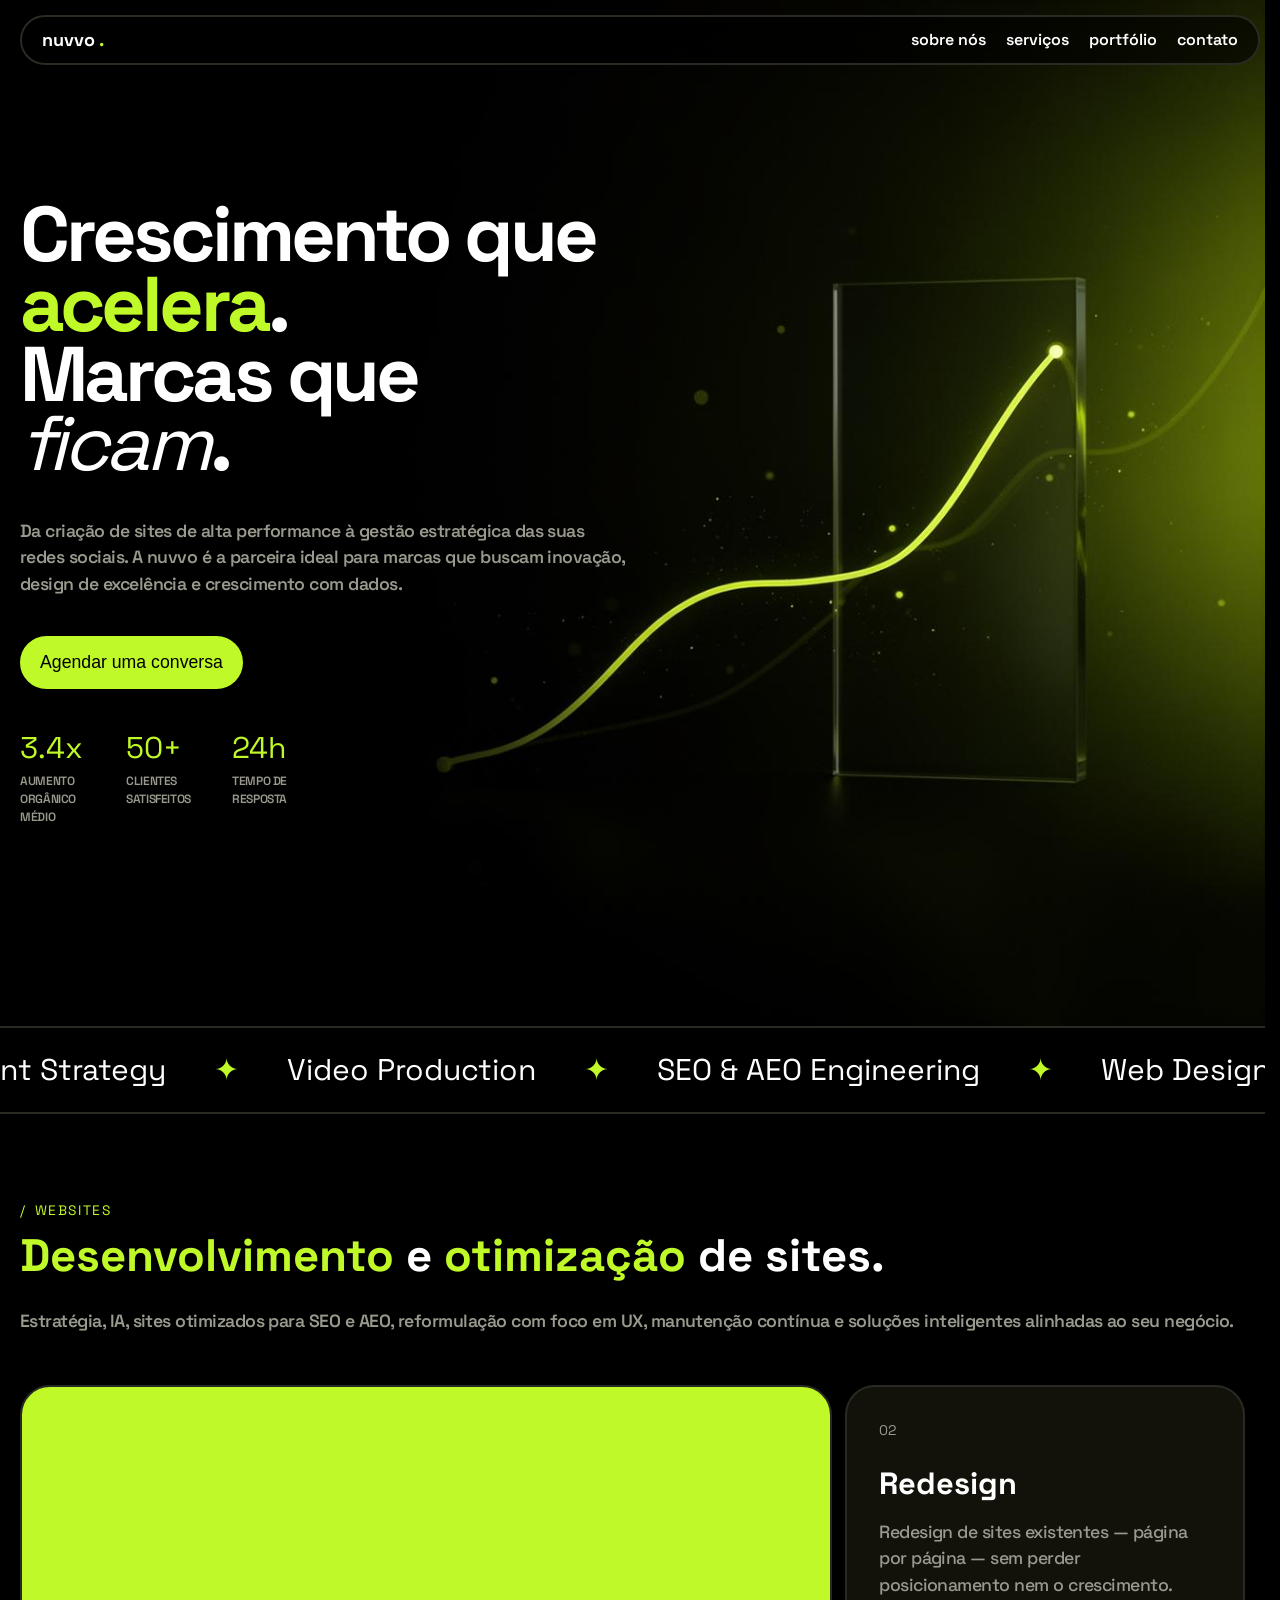
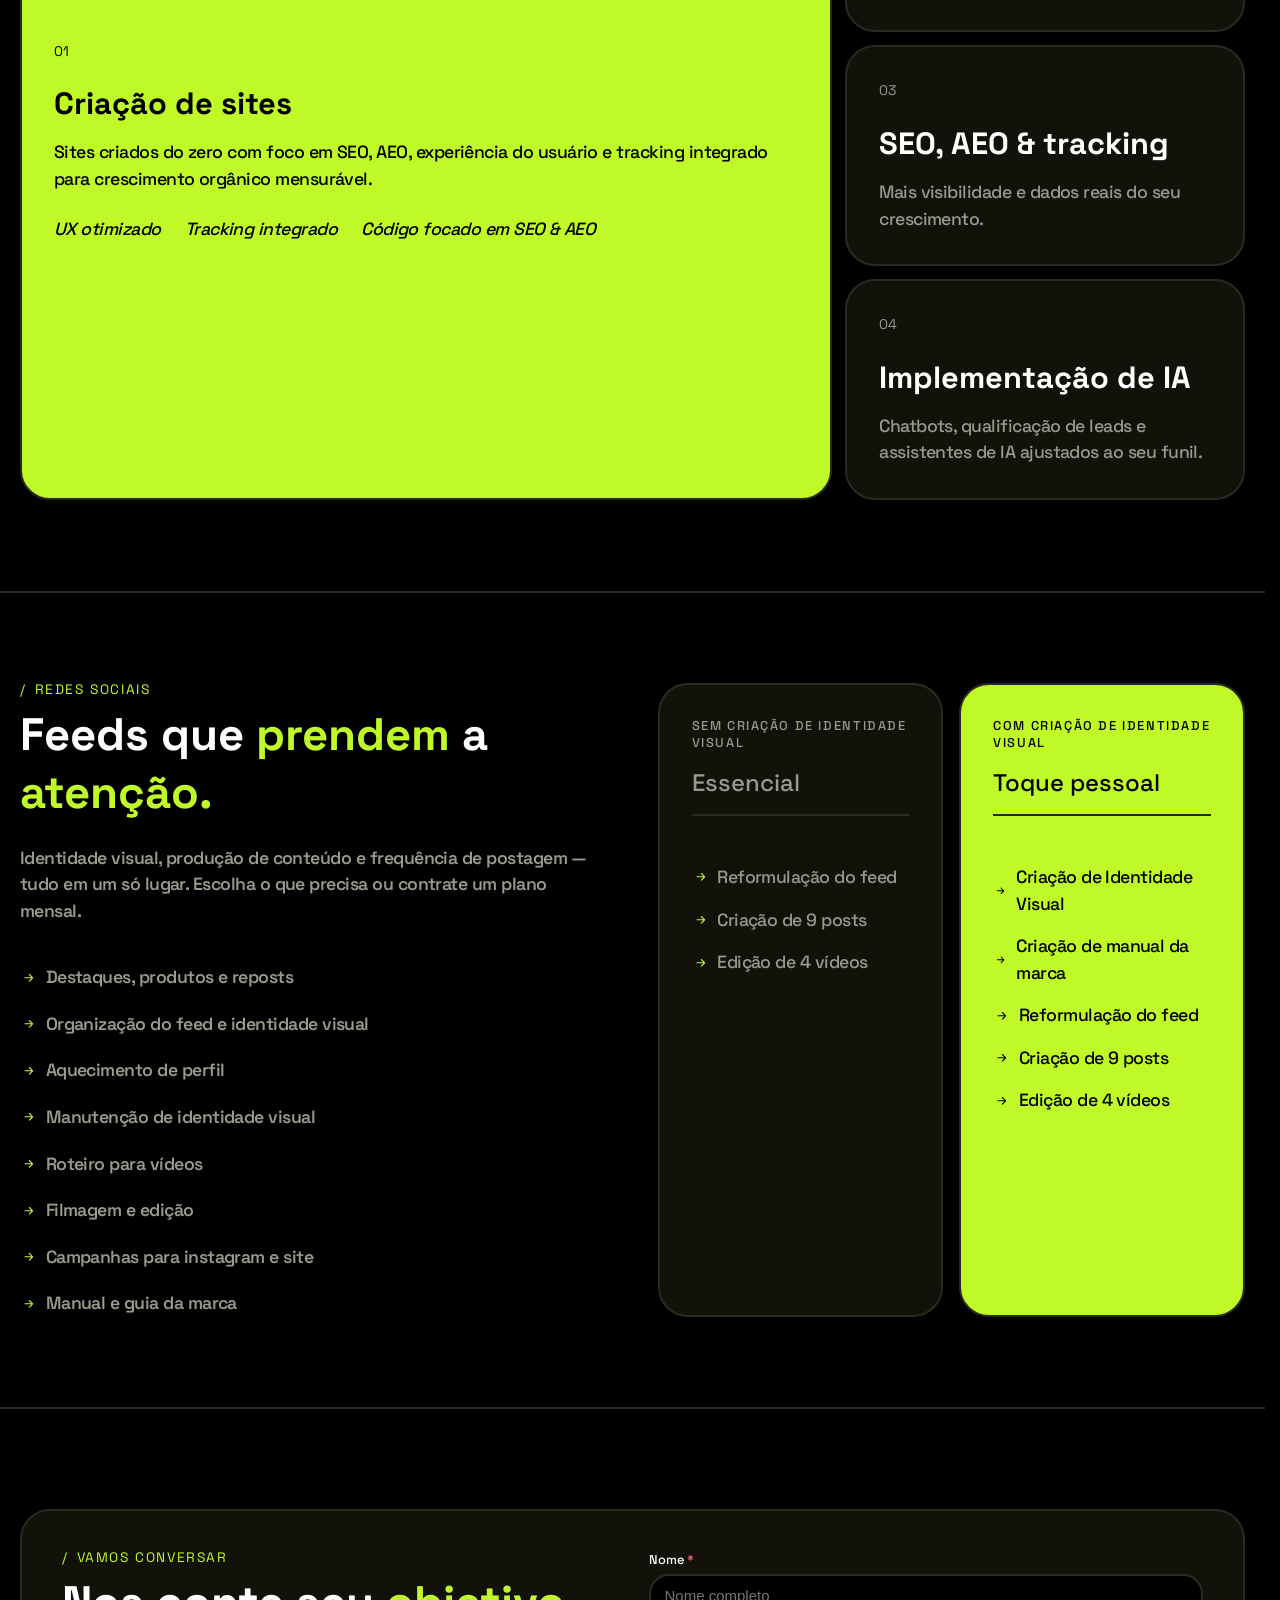
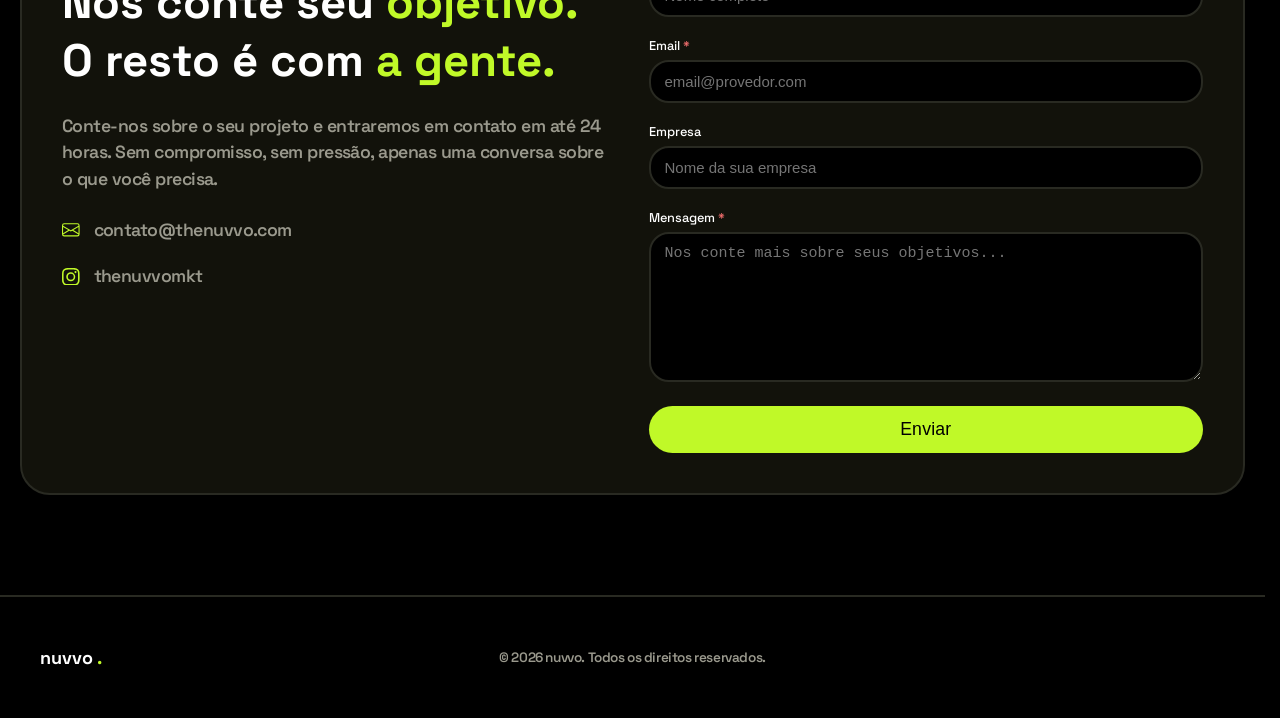
==== index.html @ f6e4c6e5 "schema markup added." ====
<!DOCTYPE html>
<html lang="pt-br">
<head>

    <!-- Google Tag Manager -->
    <script>(function(w,d,s,l,i){w[l]=w[l]||[];w[l].push({'gtm.start':
    new Date().getTime(),event:'gtm.js'});var f=d.getElementsByTagName(s)[0],
    j=d.createElement(s),dl=l!='dataLayer'?'&l='+l:'';j.async=true;j.src=
    'https://www.googletagmanager.com/gtm.js?id='+i+dl;f.parentNode.insertBefore(j,f);
    })(window,document,'script','dataLayer','GTM-52D86FDK');</script>
    <!-- End Google Tag Manager -->

    <meta charset="UTF-8">
    <meta name="viewport" content="width=device-width, initial-scale=1.0">
    <link rel="stylesheet" href="css/styles.css?v=1.1">
    <link rel="preconnect" href="https://fonts.googleapis.com">
    <link rel="preconnect" href="https://fonts.gstatic.com" crossorigin>
    <link href="https://fonts.googleapis.com/css2?family=Space+Grotesk:wght@300..700&display=swap" rel="stylesheet">
    <link rel="stylesheet" href="https://fonts.googleapis.com/css2?family=Material+Symbols+Outlined">
    <script src="js/main.js" defer></script>
    <link rel="icon" type="image/svg+xml" href="assets/images/favicon.svg">
    <title>nuvvo</title>
</head>

<!-- Google tag (gtag.js) -->
<script async src="https://www.googletagmanager.com/gtag/js?id=G-J07998DW3X"></script>
<script>
  window.dataLayer = window.dataLayer || [];
  function gtag(){dataLayer.push(arguments);}
  gtag('js', new Date());

  gtag('config', 'G-J07998DW3X');
</script>
<script type="application/ld+json">
{
  "@context": "http://schema.org",
  "@type": "Product",
  "name": "nuvvo",
  "description": "descrição",
  "url": "https://www.thenuvvo.com/",
  "brand": {
    "@type": "Brand",
    "name": "nuvvo",
    "logo": ""
  }
}
</script>

<body>
    <!-- Google Tag Manager (noscript) -->
    <noscript><iframe src="https://www.googletagmanager.com/ns.html?id=GTM-52D86FDK"
    height="0" width="0" style="display:none;visibility:hidden"></iframe></noscript>
    <!-- End Google Tag Manager (noscript) -->
    <header>
        <div class="container">
        
            <a href="#top">
                nuvvo
                <span class="highlight">.</span>
            </a>

            <label class="burger-menu">
                <input type="checkbox">
            </label>
            <aside class="sidebar">
                <nav  id="mobilenav">
                    <ul>
                        <li><a href="#top">início</a></li>
                        <li><a href="sobre">sobre nós</a></li>
                        <li><a href="#services">serviços</a></li>
                        <li><a href="portfolio">portfólio</a></li>
                        <li><a href="#contact">contato</a></li>
                    </ul>
                </nav>
            </aside>
         
            <nav id="desktopnav">
                <ul>
                    <li><a href="sobre">sobre nós</a></li>
                    <li><a href="#services">serviços</a></li>
                    <li><a href="portfolio">portfólio</a></li>
                    <li><a href="#contact">contato</a></li>
                </ul>
            </nav>
        </div>
    </header>

    <main>
        <section class="hero">
            <div class="container">

                <div class="text">
                    <h1>Crescimento que <span class="highlight">acelera</span>.<br>Marcas que <span class="italic">ficam</span>.</h1>
                    <p>Da criação de sites de alta performance à gestão estratégica das suas redes sociais. A nuvvo é a parceira ideal para marcas que buscam inovação, design de excelência e crescimento com dados.</p>

                    <button><a href="#contact">Agendar uma conversa</a></button>

                    <div class="statistics">
                        <div>
                            <h2>3.4x</h2>
                            <p>Aumento orgânico médio</p>
                        </div>
                        <div>
                            <h2>50+</h2>
                            <p>Clientes satisfeitos</p>
                        </div>
                        <div>
                            <h2>24h</h2>
                            <p>Tempo de resposta</p>
                        </div>
                    </div>
                </div>

                <div class="graphic">                    
                </div>

            </div>
        </section>

        <div class="carousel-container">
            <div class="carousel-container-inner">
                <div class="flex-items">
                    <span>SEO & AEO Engineering</span><span class="highlight">✦</span>
                </div>
                <div class="flex-items">
                    <span>Web Design</span><span class="highlight">✦</span>
                </div>
                <div class="flex-items">
                    <span>Brand Identity</span><span class="highlight">✦</span>
                </div>
                <div class="flex-items">
                    <span>Social Media</span><span class="highlight">✦</span>
                </div>
                <div class="flex-items">
                    <span>AI Chatbots</span><span class="highlight">✦</span>
                </div>
                <div class="flex-items">
                    <span>Performance Ads</span><span class="highlight">✦</span>
                </div>
                <div class="flex-items">
                    <span>Content Strategy</span><span class="highlight">✦</span>
                </div>
                <div class="flex-items">
                    <span>Video Production</span><span class="highlight">✦</span>
                </div>
                <div class="flex-items">
                    <span>SEO & AEO Engineering</span><span class="highlight">✦</span>
                </div>
                <div class="flex-items">
                    <span>Web Design</span><span class="highlight">✦</span>
                </div>
                <div class="flex-items">
                    <span>Brand Identity</span><span class="highlight">✦</span>
                </div>
                <div class="flex-items">
                    <span>Social Media</span><span class="highlight">✦</span>
                </div>
                <div class="flex-items">
                    <span>AI Chatbots</span><span class="highlight">✦</span>
                </div>
                <div class="flex-items">
                    <span>Performance Ads</span><span class="highlight">✦</span>
                </div>
                <div class="flex-items">
                    <span>Content Strategy</span><span class="highlight">✦</span>
                </div>
                <div class="flex-items">
                    <span>Video Production</span><span class="highlight">✦</span>
                </div>
            </div>
        </div>

        <section class="services" id="services">
            <div class="container">

                <div class="textcontent">
                    <div class="intro">
                        <span>/</span><p>Websites</p>
                    </div>

                    <h2><span class="highlight">Desenvolvimento</span> e <span class="highlight">otimização</span> de sites.</h2>
                    <p>Estratégia, IA, sites otimizados para SEO e AEO, reformulação com foco em UX, manutenção contínua e soluções inteligentes alinhadas ao seu negócio.</p>
            
                </div>

                <div class="card-container">
                    <div class="card card-span">
                        <span>01</span>
                        <h3>Criação de sites</h3>
                        <p>Sites criados do zero com foco em SEO, AEO, experiência do usuário e tracking integrado para crescimento orgânico mensurável.</p>
                        <div>
                            
                            <p><i>UX otimizado</i></p>
                            <p><i>Tracking integrado</i></p>
                            <p><i>Código focado em SEO & AEO</i></p>
                        </div>
                    </div>

                    <div class="card">
                        <span>02</span>
                        <h3>Redesign</h3>
                        <p>Redesign de sites existentes — página por página — sem perder posicionamento nem o crescimento.</p>
                    </div>

                    <div class="card">
                        <span>03</span>
                        <h3>SEO, AEO & tracking</h3>
                        <p>Mais visibilidade e dados reais do seu crescimento.</p>
                    </div>

                    <div class="card">
                        <span>04</span>
                        <h3>Implementação de IA</h3>
                        <p>Chatbots, qualificação de leads e assistentes de IA ajustados ao seu funil.</p>
                    </div>
                </div>

            </div>
        </section>

        <section class="more-services">
            <div class="container">

                <div class="textcontent">
                    
                    <div class="intro">
                        <span>/</span><p>Redes Sociais</p>
                    </div>
                    
                    <h2>Feeds que <span class="highlight">prendem</span> a <span class="highlight">atenção.</span></h2>
                    <p>Identidade visual, produção de conteúdo e frequência de postagem — tudo em um só lugar. Escolha o que precisa ou contrate um plano mensal.</p>
                    
                    <ul>
                        <li>
                            <svg xmlns="http://www.w3.org/2000/svg" width="16" height="16" fill="currentColor" class="bi bi-arrow-right-short" viewBox="0 0 16 16">
                                <path fill-rule="evenodd" d="M4 8a.5.5 0 0 1 .5-.5h5.793L8.146 5.354a.5.5 0 1 1 .708-.708l3 3a.5.5 0 0 1 0 .708l-3 3a.5.5 0 0 1-.708-.708L10.293 8.5H4.5A.5.5 0 0 1 4 8"/>
                            </svg>Destaques, produtos e reposts
                        </li>
                        <li>
                            <svg xmlns="http://www.w3.org/2000/svg" width="16" height="16" fill="currentColor" class="bi bi-arrow-right-short" viewBox="0 0 16 16">
                                <path fill-rule="evenodd" d="M4 8a.5.5 0 0 1 .5-.5h5.793L8.146 5.354a.5.5 0 1 1 .708-.708l3 3a.5.5 0 0 1 0 .708l-3 3a.5.5 0 0 1-.708-.708L10.293 8.5H4.5A.5.5 0 0 1 4 8"/>
                            </svg>Organização do feed e identidade visual
                        </li>
                        <li>
                            <svg xmlns="http://www.w3.org/2000/svg" width="16" height="16" fill="currentColor" class="bi bi-arrow-right-short" viewBox="0 0 16 16">
                                <path fill-rule="evenodd" d="M4 8a.5.5 0 0 1 .5-.5h5.793L8.146 5.354a.5.5 0 1 1 .708-.708l3 3a.5.5 0 0 1 0 .708l-3 3a.5.5 0 0 1-.708-.708L10.293 8.5H4.5A.5.5 0 0 1 4 8"/>
                            </svg>Aquecimento de perfil
                        </li>
                        <li>
                            <svg xmlns="http://www.w3.org/2000/svg" width="16" height="16" fill="currentColor" class="bi bi-arrow-right-short" viewBox="0 0 16 16">
                                <path fill-rule="evenodd" d="M4 8a.5.5 0 0 1 .5-.5h5.793L8.146 5.354a.5.5 0 1 1 .708-.708l3 3a.5.5 0 0 1 0 .708l-3 3a.5.5 0 0 1-.708-.708L10.293 8.5H4.5A.5.5 0 0 1 4 8"/>
                            </svg>Manutenção de identidade visual
                        </li>
                        <li>
                            <svg xmlns="http://www.w3.org/2000/svg" width="16" height="16" fill="currentColor" class="bi bi-arrow-right-short" viewBox="0 0 16 16">
                                <path fill-rule="evenodd" d="M4 8a.5.5 0 0 1 .5-.5h5.793L8.146 5.354a.5.5 0 1 1 .708-.708l3 3a.5.5 0 0 1 0 .708l-3 3a.5.5 0 0 1-.708-.708L10.293 8.5H4.5A.5.5 0 0 1 4 8"/>
                            </svg>Roteiro para vídeos
                        </li>
                        <li>
                            <svg xmlns="http://www.w3.org/2000/svg" width="16" height="16" fill="currentColor" class="bi bi-arrow-right-short" viewBox="0 0 16 16">
                                <path fill-rule="evenodd" d="M4 8a.5.5 0 0 1 .5-.5h5.793L8.146 5.354a.5.5 0 1 1 .708-.708l3 3a.5.5 0 0 1 0 .708l-3 3a.5.5 0 0 1-.708-.708L10.293 8.5H4.5A.5.5 0 0 1 4 8"/>
                            </svg>Filmagem e edição
                        </li>
                        <li>
                            <svg xmlns="http://www.w3.org/2000/svg" width="16" height="16" fill="currentColor" class="bi bi-arrow-right-short" viewBox="0 0 16 16">
                                <path fill-rule="evenodd" d="M4 8a.5.5 0 0 1 .5-.5h5.793L8.146 5.354a.5.5 0 1 1 .708-.708l3 3a.5.5 0 0 1 0 .708l-3 3a.5.5 0 0 1-.708-.708L10.293 8.5H4.5A.5.5 0 0 1 4 8"/>
                            </svg>Campanhas para instagram e site
                        </li>
                        <li>
                            <svg xmlns="http://www.w3.org/2000/svg" width="16" height="16" fill="currentColor" class="bi bi-arrow-right-short" viewBox="0 0 16 16">
                                <path fill-rule="evenodd" d="M4 8a.5.5 0 0 1 .5-.5h5.793L8.146 5.354a.5.5 0 1 1 .708-.708l3 3a.5.5 0 0 1 0 .708l-3 3a.5.5 0 0 1-.708-.708L10.293 8.5H4.5A.5.5 0 0 1 4 8"/>
                            </svg>
                                Manual e guia da marca
                        </li>
                    </ul>
                </div>

                <div class="card-container2">                  
                    <div class="card2">
                        <div class="card-header">
                            <h3>Sem criação de Identidade Visual</h3>
                            <h4>Essencial</h4>
                        </div>
                        <div class="card-body">
                            <ul>
                                <li>
                                    <svg xmlns="http://www.w3.org/2000/svg" width="16" height="16" fill="currentColor" class="bi bi-arrow-right-short" viewBox="0 0 16 16">
                                        <path fill-rule="evenodd" d="M4 8a.5.5 0 0 1 .5-.5h5.793L8.146 5.354a.5.5 0 1 1 .708-.708l3 3a.5.5 0 0 1 0 .708l-3 3a.5.5 0 0 1-.708-.708L10.293 8.5H4.5A.5.5 0 0 1 4 8"/>
                                    </svg>
                                    Reformulação do feed
                                </li>
                                <li>
                                    <svg xmlns="http://www.w3.org/2000/svg" width="16" height="16" fill="currentColor" class="bi bi-arrow-right-short" viewBox="0 0 16 16">
                                        <path fill-rule="evenodd" d="M4 8a.5.5 0 0 1 .5-.5h5.793L8.146 5.354a.5.5 0 1 1 .708-.708l3 3a.5.5 0 0 1 0 .708l-3 3a.5.5 0 0 1-.708-.708L10.293 8.5H4.5A.5.5 0 0 1 4 8"/>
                                    </svg>
                                    Criação de 9 posts
                                </li>
                                <li>
                                    <svg xmlns="http://www.w3.org/2000/svg" width="16" height="16" fill="currentColor" class="bi bi-arrow-right-short" viewBox="0 0 16 16">
                                        <path fill-rule="evenodd" d="M4 8a.5.5 0 0 1 .5-.5h5.793L8.146 5.354a.5.5 0 1 1 .708-.708l3 3a.5.5 0 0 1 0 .708l-3 3a.5.5 0 0 1-.708-.708L10.293 8.5H4.5A.5.5 0 0 1 4 8"/>
                                    </svg>
                                    Edição de 4 vídeos
                                </li>
                            </ul>
                        </div>
                    </div>

                    <div class="card2" id="alt-style">
                        <div class="card-header">
                            <h3>com criação de Identidade Visual</h3>
                            <h4>Toque pessoal</h4>
                        </div>
                        <div class="card-body">
                            <ul>
                                <li>
                                    <svg xmlns="http://www.w3.org/2000/svg" width="16" height="16" fill="currentColor" class="bi bi-arrow-right-short-alt" viewBox="0 0 16 16">
                                        <path fill-rule="evenodd" d="M4 8a.5.5 0 0 1 .5-.5h5.793L8.146 5.354a.5.5 0 1 1 .708-.708l3 3a.5.5 0 0 1 0 .708l-3 3a.5.5 0 0 1-.708-.708L10.293 8.5H4.5A.5.5 0 0 1 4 8"/>
                                    </svg>
                                    Criação de Identidade Visual
                                </li>
                                <li>
                                    <svg xmlns="http://www.w3.org/2000/svg" width="16" height="16" fill="currentColor" class="bi bi-arrow-right-short-alt" viewBox="0 0 16 16">
                                        <path fill-rule="evenodd" d="M4 8a.5.5 0 0 1 .5-.5h5.793L8.146 5.354a.5.5 0 1 1 .708-.708l3 3a.5.5 0 0 1 0 .708l-3 3a.5.5 0 0 1-.708-.708L10.293 8.5H4.5A.5.5 0 0 1 4 8"/>
                                    </svg>
                                    Criação de manual da marca
                                </li>
                                <li>
                                    <svg xmlns="http://www.w3.org/2000/svg" width="16" height="16" fill="currentColor" class="bi bi-arrow-right-short-alt" viewBox="0 0 16 16">
                                        <path fill-rule="evenodd" d="M4 8a.5.5 0 0 1 .5-.5h5.793L8.146 5.354a.5.5 0 1 1 .708-.708l3 3a.5.5 0 0 1 0 .708l-3 3a.5.5 0 0 1-.708-.708L10.293 8.5H4.5A.5.5 0 0 1 4 8"/>
                                    </svg>
                                    Reformulação do feed
                                </li>
                                <li>
                                    <svg xmlns="http://www.w3.org/2000/svg" width="16" height="16" fill="currentColor" class="bi bi-arrow-right-short-alt" viewBox="0 0 16 16">
                                        <path fill-rule="evenodd" d="M4 8a.5.5 0 0 1 .5-.5h5.793L8.146 5.354a.5.5 0 1 1 .708-.708l3 3a.5.5 0 0 1 0 .708l-3 3a.5.5 0 0 1-.708-.708L10.293 8.5H4.5A.5.5 0 0 1 4 8"/>
                                    </svg>
                                    Criação de 9 posts
                                </li>
                                <li>
                                    <svg xmlns="http://www.w3.org/2000/svg" width="16" height="16" fill="currentColor" class="bi bi-arrow-right-short-alt" viewBox="0 0 16 16">
                                        <path fill-rule="evenodd" d="M4 8a.5.5 0 0 1 .5-.5h5.793L8.146 5.354a.5.5 0 1 1 .708-.708l3 3a.5.5 0 0 1 0 .708l-3 3a.5.5 0 0 1-.708-.708L10.293 8.5H4.5A.5.5 0 0 1 4 8"/>
                                    </svg>
                                    Edição de 4 vídeos
                                </li>
                            </ul>
                        </div>
                    </div>

                </div>
            </div>
        </section>

        <section class="getintouch" id="contact">
            <div class="container">

                <div class="textcontent">
                    
                    <div class="intro">
                        <span>/</span><p>Vamos conversar</p>
                    </div>

                    <h2>Nos conte seu <span class="highlight">objetivo.</span><br>
                        O resto é com <span class="highlight">a gente.</span></h2>
                    <p>Conte-nos sobre o seu projeto e entraremos em contato em até 24 horas. Sem compromisso, sem pressão, apenas uma conversa sobre o que você precisa.</p>
                
                    <div class="contact-option-container">
                        <div class="contact-option">
                            
                            <svg xmlns="http://www.w3.org/2000/svg" width="24" height="24" fill="currentColor" class="bi bi-envelope" viewBox="0 0 16 16">
                                <path d="M0 4a2 2 0 0 1 2-2h12a2 2 0 0 1 2 2v8a2 2 0 0 1-2 2H2a2 2 0 0 1-2-2zm2-1a1 1 0 0 0-1 1v.217l7 4.2 7-4.2V4a1 1 0 0 0-1-1zm13 2.383-4.708 2.825L15 11.105zm-.034 6.876-5.64-3.471L8 9.583l-1.326-.795-5.64 3.47A1 1 0 0 0 2 13h12a1 1 0 0 0 .966-.741M1 11.105l4.708-2.897L1 5.383z"/>
                            </svg>
                            <p>contato@thenuvvo.com</p>
                            
                        </div>

                        <div class="contact-option">
                            
                                <svg xmlns="http://www.w3.org/2000/svg" width="24" height="24" fill="currentColor" class="bi bi-instagram" viewBox="0 0 16 16">
                                    <path d="M8 0C5.829 0 5.556.01 4.703.048 3.85.088 3.269.222 2.76.42a3.9 3.9 0 0 0-1.417.923A3.9 3.9 0 0 0 .42 2.76C.222 3.268.087 3.85.048 4.7.01 5.555 0 5.827 0 8.001c0 2.172.01 2.444.048 3.297.04.852.174 1.433.372 1.942.205.526.478.972.923 1.417.444.445.89.719 1.416.923.51.198 1.09.333 1.942.372C5.555 15.99 5.827 16 8 16s2.444-.01 3.298-.048c.851-.04 1.434-.174 1.943-.372a3.9 3.9 0 0 0 1.416-.923c.445-.445.718-.891.923-1.417.197-.509.332-1.09.372-1.942C15.99 10.445 16 10.173 16 8s-.01-2.445-.048-3.299c-.04-.851-.175-1.433-.372-1.941a3.9 3.9 0 0 0-.923-1.417A3.9 3.9 0 0 0 13.24.42c-.51-.198-1.092-.333-1.943-.372C10.443.01 10.172 0 7.998 0zm-.717 1.442h.718c2.136 0 2.389.007 3.232.046.78.035 1.204.166 1.486.275.373.145.64.319.92.599s.453.546.598.92c.11.281.24.705.275 1.485.039.843.047 1.096.047 3.231s-.008 2.389-.047 3.232c-.035.78-.166 1.203-.275 1.485a2.5 2.5 0 0 1-.599.919c-.28.28-.546.453-.92.598-.28.11-.704.24-1.485.276-.843.038-1.096.047-3.232.047s-2.39-.009-3.233-.047c-.78-.036-1.203-.166-1.485-.276a2.5 2.5 0 0 1-.92-.598 2.5 2.5 0 0 1-.6-.92c-.109-.281-.24-.705-.275-1.485-.038-.843-.046-1.096-.046-3.233s.008-2.388.046-3.231c.036-.78.166-1.204.276-1.486.145-.373.319-.64.599-.92s.546-.453.92-.598c.282-.11.705-.24 1.485-.276.738-.034 1.024-.044 2.515-.045zm4.988 1.328a.96.96 0 1 0 0 1.92.96.96 0 0 0 0-1.92m-4.27 1.122a4.109 4.109 0 1 0 0 8.217 4.109 4.109 0 0 0 0-8.217m0 1.441a2.667 2.667 0 1 1 0 5.334 2.667 2.667 0 0 1 0-5.334"></path>
                                </svg>
                                <a href="https://www.instagram.com/thenuvvomkt/" target="_blank">thenuvvomkt</a>
                            
                        </div>

                    </div>

                </div>
                <div class="form-container">
                    <form action="https://formspree.io/f/mjgdgqvb" method="post">
                        <div>
                            <label for="name">Nome <span style="color: rgb(248, 113, 113);">*</span></label>
                            <input id="name" placeholder="Nome completo" type="text" value name="name" required>
                        </div>
                        <div>
                            <label for="email">Email <span style="color: rgb(248, 113, 113);">*</span></label>
                            <input id="email" autocomplete="email" placeholder="email@provedor.com" type="email" value name="email" required>
                        </div>
                        <div>
                            <label for="company">Empresa</label>
                            <input id="company" placeholder="Nome da sua empresa" type="text" value name="company">
                        </div>
                        <div>
                            <label for="message">Mensagem <span style="color: rgb(248, 113, 113);">*</span></label>
                            <textarea id="message" rows="5" placeholder="Nos conte mais sobre seus objetivos..." type="text" value name="message" required></textarea>
                        </div>
                        <button type="submit">
                            Enviar
                        </button>
                    </form>
                </div>
            </div>
        </section>

    </main>
    
    <footer>
        <div class="container">
            <div>
                <a href="#top">
                    nuvvo
                    <span class="highlight">.</span>
                </a>
            </div>
            <div class="copyright">
                <p>&copy; 2026 nuvvo. Todos os direitos reservados.</p>
            </div>
        </div>
    </footer>

    
</body>
</html>
---- css/styles.css ----
*, *::after, *::before{
    box-sizing: border-box;
}
:root{
    --bar-width: 35px;
    --bar-height: 4px;
    --hamburger-gap: 6px;
    --foreground: white;
    --background: #000;
    --alt-background: rgb(18, 18, 11);
    --neon-green: #c0f928;
    --border: 2px solid rgb(41, 42, 34);
    --animation-timing: 200ms ease-in-out;
    --hamburger-height: calc(var(--bar-height) * 3 + var(--hamburger-gap) * 2);
}
html {
    scrollbar-gutter: stable;
    scroll-behavior: smooth;
}
:where(h1, h2, h3, h4, p){
    margin: 0;
    padding: 0;
}
body {
    margin: 0;
    padding: 0;
    font-family: 'Space Grotesk', sans-serif;
    background-color: var(--background);
    color: white;
}
.container{
    display: flex;
    flex-direction: column;
    width: 100%;
    max-width: 1440px;
    padding: clamp(3.125rem, 0.893rem + 5.952vw, 6.25rem) 0;
    margin: 0 20px;
}
h1{
    font-size: clamp(4rem, 3.599rem + 1.556vw, 5rem);
    line-height: 1.2;
    letter-spacing: -0.05em;
    font-weight: 700;
    margin-bottom: clamp(2rem, 1.8rem + 0.778vw, 2.5rem);
}
@media (min-width: 768px){
    h1{
        line-height: 0.9;
    }
}
h2{
    font-size: clamp(2rem, 1.599rem + 1.556vw, 3rem);
    margin-bottom: 1.5rem;
}
h3{
    font-size: clamp(1.5rem, 1.3rem + 0.778vw, 2rem);
    font-weight: 500;
}
p{
    font-size: clamp(1rem, 0.95rem + 0.195vw, 1.125rem);
    font-weight: 600;
    line-height: 1.5;
    letter-spacing: -0.03em;
    color: rgb(154 153 141);
}
ul{
    font-size: clamp(1rem, 0.95rem + 0.195vw, 1.125rem);
    margin: 0;
    line-height: 1.5;
    letter-spacing: -0.03em;
    font-weight: 600;
    list-style-type: none;
}
li{
    display: flex;
    gap: 0.5rem;
    align-items: center;
}
li .bi-arrow-right-short{
    color: var(--neon-green);
    width: clamp(1rem, 0.911rem + 0.238vw, 1.125rem);
    height: clamp(1rem, 0.911rem + 0.238vw, 1.125rem);
}
li .bi-arrow-right-short-alt{
    color: var(--background);
    width: clamp(1rem, 0.911rem + 0.238vw, 1.125rem);
    height: clamp(1rem, 0.911rem + 0.238vw, 1.125rem);
}

/* HEADER */

header{
    display: flex;
    align-items: center;
    justify-content: center;
    color: white;
    width: 100%;
    height: 80px;
    position: fixed;
    top: 0;
    z-index: 1000;
}
header .container{
    flex-direction: row;
    justify-content: space-between;
    align-items: center;
    padding: 0 20px;
    background-color: rgba(0, 0, 0, 0.623);
    backdrop-filter: blur(20px);
    border: var(--border);
    border-radius: 50px;
    margin: 0 20px;
    height: 50px;
}
.burger-menu{
    --x-width: calc(var(--hamburger-height) * 1.41421356237);
    display: flex;
    flex-direction: column;
    gap: var(--hamburger-gap);
    width: max-content;
    cursor: pointer;
    margin: 0;
    position: absolute;
    right: 20px;
    z-index: 10001;
}
.burger-menu:has(input:checked) {
  --foreground: #000;
  --background: white;
}
.burger-menu:has(input:focus-visible)::before,
.burger-menu:has(input:focus-visible)::after,
.burger-menu input:focus-visible {
  border: 1px solid var(--background);
  box-shadow: 0 0 0 1px var(--foreground);
}
.burger-menu::before, 
.burger-menu::after, 
.burger-menu input{
    content: "";
    width: var(--bar-width);
    height: var(--bar-height);
    background-color: var(--foreground);
    border-radius: 9999px;
    transform-origin: right center;
    transition: opacity var(--animation-timing), width var(--animation-timing), rotate var(--animation-timing),  translate var(--animation-timing),
    background-color var(--animation-timing);
}
.burger-menu input{
    appearance: none;
    padding: 0;
    margin: 0;
    outline: none;
    pointer-events: none;
}
.burger-menu:has(input:checked)::before{
    rotate: -45deg;
    width: var(--x-width);
    translate: 0 calc(var(--bar-height) / -2);
}
.burger-menu:has(input:checked)::after{
    rotate: 45deg;
    width: var(--x-width);
    translate: 0 calc(var(--bar-height) / 2);
}
.burger-menu input:checked{
    opacity: 0;
    width: 0;
}
.sidebar{
    transition: translate var(--animation-timing);
    translate: 150%;
    padding: 0.5rem 1rem;
    padding-top: 90px;
    padding-bottom: 90px;
    background-color: #c0f928;
    color: black;
    width: 100%;
    height: 400px;
    position: fixed;
    top: 0;
    right: 0;
    border-radius: 30px 0 30px 30px;
}
.burger-menu:has(input:checked) + .sidebar{
    translate: 0;
    
}
header a{
    display: flex;
    align-items: center;
    height: 100%;
    font-size: 1.125rem;
    letter-spacing: normal;
    line-height: 1.175;
    font-weight: 700;
    gap: 0.25rem;
    color: white;
    text-decoration: none;
}
nav a{
    text-decoration: none;
    color: white;
    font-weight: 600;
    font-size: 1rem;
}
nav a:hover{
    color: #c0f928;
}
#mobilenav{
    display: flex;
    align-items: center;
    justify-content: flex-end;
    height: 100%;
    width: 100%;
}
#mobilenav ul{
    display: flex;
    flex-direction: column;
    align-items: flex-end;
    gap: 20px;
    padding: 0;
    list-style: none;
}
#mobilenav li a{
    font-size: 2rem;
    color: black;
}
#desktopnav{
    display: none;
}
header ul{
    display: flex;
    gap: 20px;
    padding: 0;
    list-style: none;
}
.highlight{
    color: #c0f928; 
}
@media (min-width: 768px){
    #desktopnav{
        display: flex;
    }
    .burger-menu{
        display: none;
    }
    .sidebar{
        display: none;
    }
}

/* HERO */

.hero{
    display: flex;
    justify-content: center;
    height: 100%;
    width: 100%;
    /* margin-top: -80px; */
    background: linear-gradient(90deg,rgba(0, 0, 0, 1) 10%, rgba(121, 154, 39, 0.418) 50%, rgba(0, 0, 0, 1) 90%);
    background-size: contain;
    background-position: center;
    background-repeat: no-repeat;
    /* backdrop-filter: blur(300px); */
}
@media (min-width: 1020px){
    .hero{
       background-image: url(../assets/images/hero-marketing-hGVvPZLH.jpg); 
       background-size: cover;
     background-position: right;
    }
}
.hero .container{
    display: grid;
    align-items: center;
    /* gap: 3.125rem; */
    padding: 100px 0 50px 0;
    margin: 0 20px;
}
/* .text{
    overflow: hidden;
    animation: slideup 0.5s ease-out forwards;
} */
.graphic{
    display: flex;
    align-items: center;
    justify-content: center;
    /* overflow: hidden;
    animation: slideup 0.5s ease-in 0.5s forwards; */
}
.base{
    width: 200px;
    height: 200px;
    background-color: rgb(121, 154, 39);
}button a {
    text-decoration: none;
    color: var(--background);
}
button{
    background-color: #c0f928;
    color: black;
    border: none;
    padding: 16px 20px;
    font-size: clamp(1rem, 0.95rem + 0.195vw, 1.125rem);
    font-weight: 500;
    cursor: pointer;
    border-radius: 50px;
    margin: clamp(2rem, 1.8rem + 0.778vw, 2.5rem) 0;
    transition: background-color 0.3s ease;
}
button a {
    text-decoration: none;
}
button:hover{
    background-color: #c0f92896;
    color: white;
}
.italic{
    font-style: italic;
    font-weight: normal;
}
.statistics{
    display: flex;
    gap: 1rem;
}
.statistics > div{
    width: 90px;
}
.statistics h2{
    color: #c0f928;
    font-size: 1.875rem;
    margin-bottom: 5px;
    font-weight: 400;
}
.statistics p{
    text-transform: uppercase;
    font-size: 0.75rem;
    margin: 0;
}
@media (min-width: 768px){
    .hero .container{
        grid-template-columns: 1fr 1fr;
        padding: 200px 0;
    }
}
/* @keyframes slideup{
    0%{
        opacity: 0;
        transform: translateY(100px);
    }
    100%{
        opacity: 1;
        transform: translateY(0);
    }
} */

/* Carousel */
.carousel-container{
    padding: 1.5rem 0;
    width: 100%;
    border-top: var(--border);
    border-bottom: var(--border);
    overflow-x: auto;
    white-space: nowrap;
}
.carousel-container::-webkit-scrollbar{
    display: none;
}
.carousel-container-inner{
    display: flex;
    align-items: center;
    justify-content: center;
    width: 100%;
    gap: 48px;    
    animation: loop 15s linear infinite;
    margin-right: 48px;
}
@keyframes loop{
    0%{
        transform: translate(0%);
    }
    100%{
        transform: translate(-50%);
    }
}
.flex-items{
    display: flex;
    font-size: 1.5rem;
    line-height: 1.2;
    flex: 0 0 5em;
    align-items: center;
    gap: 48px;
    white-space: nowrap;
}
@media (min-width: 768px){
    .carousel-container-inner{
        gap: 48px;    
        animation: loop 40s linear infinite;
        margin-right: 48px;
    }
    .flex-items{
        font-size: 1.875rem;
        line-height: 1.2;
        gap: 48px;
    }
}

/* SERVICES */

.services{
    display: flex;
    justify-content: center;
    width: 100%;
}
.services .container{
    padding-left: 0;
    padding-right: 0;
    margin: 0 20px;
    display: grid;
    gap: 3.125rem;
}
.intro{
    display: flex;
    align-items: center;
    gap: 0.5rem;
    margin-bottom: 0.5rem;
}
.intro > span, .intro > p{
    color: #c0f928;
    font-size: clamp(0.75rem, 0.7rem + 0.195vw, 0.875rem);
    font-weight: 400;
    line-height: 1;
    letter-spacing: 0.1rem;
    text-transform: uppercase;
}
.card-container{
    display: grid;
    gap: 0.8rem;
}
.card{
    background-color: rgb(18, 18, 11);
    padding: 2rem;
    border: var(--border);
    border-radius: 30px;
}
.card span{
    font-size: 0.875rem;
    font-weight: 400;
    color: rgb(154 153 141);
}
.card h3{
    margin: 1.5rem 0 1rem 0;
    font-weight: 700;
}
.card p{
    font-weight: 500;
}
.card-span{
    display: flex;
    flex-direction: column;  
    justify-content: center;
    align-items: flex-start;
    background-color: #c0f928;
    color: black;
}
.card-span span, .card-span p{
    color: black;
}
.card-span div{
    display: flex;
    flex-wrap: wrap;
    margin-top: 1.5rem;
    gap: 1.5rem;
    text-align: center;
}
@media (min-width: 768px){
    .card-container{
        grid-template-columns: repeat(3, 1fr);
    }
    .card-span{
        grid-column: span 2;
        grid-row: span 3;
    }
    .card-span div{
        grid-template-columns: repeat(3, 1fr);
    }
}



/* More Services */

.more-services{
    display: flex;
    justify-content: center;
    width: 100%;
    border-top: var(--border);
    border-bottom: var(--border);
}
.more-services .container{
    display: grid;
    gap: 3.125rem;
}
.more-services .textcontent > p{
    margin-bottom: 2.5rem;
}
.textcontent ul{
    display: flex;
    flex-direction: column;
    color: rgb(154 153 141);
    gap: 20px;
    padding: 0;
    list-style-position: inside;
    font-weight: 600;
}
/* .textcontent ul li{
    gap: 20px;
} */
.card-container2{
    display: grid;
    gap: 1rem;
}
.card2{
    background-color: rgb(18, 18, 11);
    padding: 2rem;
    border: var(--border);
    border-radius: 30px;
    color: rgb(154 153 141);
}
.card2 .card-header{
    margin-bottom: 2rem;
    border-bottom: var(--border);
}
.card2 .card-header h3{
    font-size: 0.8rem;
    text-transform: uppercase;
    margin-bottom: 1rem;
    letter-spacing: 0.1rem;
}
.card2 .card-header h4{
    font-size: 1.5rem;
    font-weight: 500;
    margin-bottom: 1rem;
}
.card2 .card-body ul{
    display: flex;
    flex-direction: column;
    gap: 1rem;
    padding: 0;
    list-style-position: inside;
    color: rgb(154 153 141);
    font-weight: 500;
}
#alt-style{
    background-color: #c0f928;
    color: black;
}
#alt-style ul{
    color: black;
}
@media (min-width: 768px){
    .more-services .container{
        grid-template-columns: repeat(2, 1fr);
    }
    .card-container2{
        grid-template-columns: repeat(2, 1fr);
    }
    .card2 .card-header{
        margin-bottom: 3rem;
    }
}

/* Entre em contato */

.getintouch{
    display: flex;
    justify-content: center;
    padding: 50px 0;
    border-bottom: var(--border);
}
.getintouch .container{
    display: grid;
    gap: 2rem;
    background-color: rgb(18, 18, 11);
    border: var(--border);
    border-radius: 30px;
    padding: 2rem;
}
.getintouch .textcontent > p{
    margin-bottom: 1.5rem;
}
.textcontent a{
    text-decoration: none;
    font-size: clamp(1rem, 0.95rem + 0.195vw, 1.125rem);
    font-weight: 600;
    line-height: 1.5;
    letter-spacing: -0.03em;
    color: rgb(154 153 141);
}
.contact-option-container{
    display: flex;
    flex-direction: column;
    gap: 1.25rem;
}
.contact-option{
    display: flex;
    align-items: center;
    gap: 0.87rem;
}
.contact-option a:hover{
    color: rgb(192, 249, 40);
}
.contact-option svg{
    color: #c0f928;
    width: clamp(1rem, 0.911rem + 0.238vw, 1.125rem);
    height: clamp(1rem, 0.911rem + 0.238vw, 1.125rem);
}
.material-symbols-outlined{
    font-family: 'Material Symbols Outlined';
    font-weight: normal;
    font-style: normal;
    font-size: 18px;  
    display: inline-block;
    line-height: 1;
    text-transform: none;
    letter-spacing: normal;
    word-wrap: normal;
    white-space: nowrap;
    direction: ltr;
    color: #c0f928;
}
form{
    display: flex;
    flex-direction: column;
    gap: 1.25rem;
    font-size: 0.80rem;
    font-weight: 500;
}
form div{
    display: flex;
    flex-direction: column;
}
label{
    margin-bottom: 6px;
}
form input, form select, form textarea{
    box-sizing: border-box;
    padding: 11px 14px;
    background-color: rgb(0, 0, 0);
    border: var(--border);
    border-radius: 20px;
    width: 100%;
    font-size: 0.9375rem;
    color: white;
    outline: none;
}
input:autofill, select:autofill, textarea:autofill{
    background-color: rgb(0, 0, 0);
}
select{
    cursor: pointer;
    padding-right: 36px;
    color: white;
}
textarea{
    resize: vertical;
    min-height: 150px;
}
form button{
    padding: 13px 24px;
    font-weight: 500;
    letter-spacing: 0.01em;
    text-transform: none;
    margin-top: 0.25rem;
    margin-bottom: 0;
}

@media (min-width: 768px){
    .getintouch{
        padding: 100px 0;
    }
    .getintouch .container{
        grid-template-columns: repeat(2, 1fr);
        padding: 40px;
    }
}

/* FOOTER */

footer{
    display: flex;
    align-items: center;
    justify-content: center;
    width: 100%;
}
footer .container{
    display: grid;
    gap: 2rem;
    /* justify-content: center; */
    align-items: center;
    padding: 50px 0;
}
footer a{
    display: flex;
    align-items: center;
    height: 100%;
    font-size: 1.125rem;
    letter-spacing: normal;
    line-height: 1.175;
    font-weight: 700;
    gap: 0.25rem;
    color: white;
    text-decoration: none;
}
.copyright p{
    font-size: clamp(0.75rem, 0.661rem + 0.238vw, 0.875rem);
}
@media (min-width: 768px){
    footer .container{
        grid-template-columns: repeat(3, 1fr);
    }
    .copyright{
        text-align: center;
    }
    footer a{
        margin-left: 20px;
    }
}


/* ABOUT PAGE */

.about-us{
    display: flex;
    justify-content: center;
    align-items: center;
    width: 100%;
    /* height: 100vh; */
}
.about-us .container{
    padding: 100px 0 50px 0;
    margin: 0 20px;
}
.about-us h1{
    line-height: 0.65em;
}
.purpose{
    display: flex;
    justify-content: center;
    align-items: center;
    width: 100%;
    border-top: var(--border);
    border-bottom: var(--border);
}
.team{
    display: flex;
    justify-content: center;
    align-items: center;
    width: 100%;
    border-bottom: var(--border);
}
.team-profiles{
    display: grid;
    gap: 3rem;
    margin-top: 50px;
}
.team-member{
    display: flex;
    flex-direction: column;
    justify-content: center;
    align-items: center;
    text-align: start;
}
.team-member > h3{
    margin-bottom: 1rem;
}
.team-member > h4{
    margin-bottom: 1rem;
}
.frame{
    width: 300px;
    height: 300px;
    border: 2px solid #c0f928;
    border-radius: 200px;
    overflow: hidden;
    margin-bottom: 1rem;
}
.frame img{
    width: 100%;
    height: 100%;
    object-fit: cover;
    object-position: center;
    filter: grayscale(100%);
}
@media (min-width: 768px){
    .team-profiles{
        grid-template-columns: repeat(2, 1fr);
    }
}
@media (min-width: 1020px){
    .team-profiles{
        grid-template-columns: repeat(3, 1fr);
    }
}

/* PORTIFOLIO PAGE */

.portfolio{
    display: flex;
    justify-content: center;
    width: 100%;
}
.portfolio .container{
    display: grid;
    gap: 2rem;
    padding: 100px 0 50px 0;
}
.deliver-container{
    display: grid;
    grid-template-rows: repeat(3, 1fr);
    background-color: rgb(18, 18, 11);
    border: var(--border);
    border-radius: 30px;
}
.deliver-card{
    padding: 2rem;
    border-bottom: var(--border);
}
.deliver-card h2{
    margin-top: 1.5rem;
}
.remove-border{
    border: none;
}
@media (min-width: 768px){
    .portfolio .container{
        padding: 180px 0 100px 0;
    }
}
@media (min-width: 1020px){
    .deliver-container{
        grid-template-columns: repeat(3, 1fr);
        grid-template-rows: none;
    }
    .deliver-card{
        border-right: var(--border);
        border-bottom: none;
    }
    .remove-border{
        border: none;
    }
}

/* PROJECTS */

.projects{
    display: flex;
    justify-content: center;
    width: 100%;
    border-top: var(--border);
    border-bottom: var(--border);
}
.projects .container{
    display: grid;
    gap: 2rem;
}
.projects-container{
    display: grid;
    width: 100%;
    gap: 2rem;
}
.projects-main{
    display: flex;
    justify-content: space-between;
    align-items: center;
}
.projects-main button{
    margin: 0;
    border-radius: 99999px;
    padding: 0;
    width: 60px;
    height: 60px;
}
.projects-main button a{
    display: flex;
    justify-content: center;
    margin: 0;
    padding: 0;
}
button .bi-arrow-up-right{
    width: 16px;
    height: 16px;
    stroke: currentColor;
    stroke-width: 1px;
    paint-order: stroke fill;
    stroke-linecap: round;
    stroke-linejoin: round;
    transition: size 0.3s ease;
}
button:hover .bi-arrow-up-right{
    width: 20px;
    height: 20px;
}
.projects-card{
    display: grid;
    gap: 2rem;
    background-color: var(--alt-background);
    border: var(--border);
    padding: 30px 30px 0 30px;
    border-radius: 30px;
    width: 100%;
}
.projects-img{
    width: 100%;
    height: 400px;
    overflow: hidden;
}
.projects-img img{
    object-fit: cover;
    width: 100%;
}
@media (min-width: 768px){
    .projects-container{
        grid-template-columns: 1fr 1fr;
    }
}
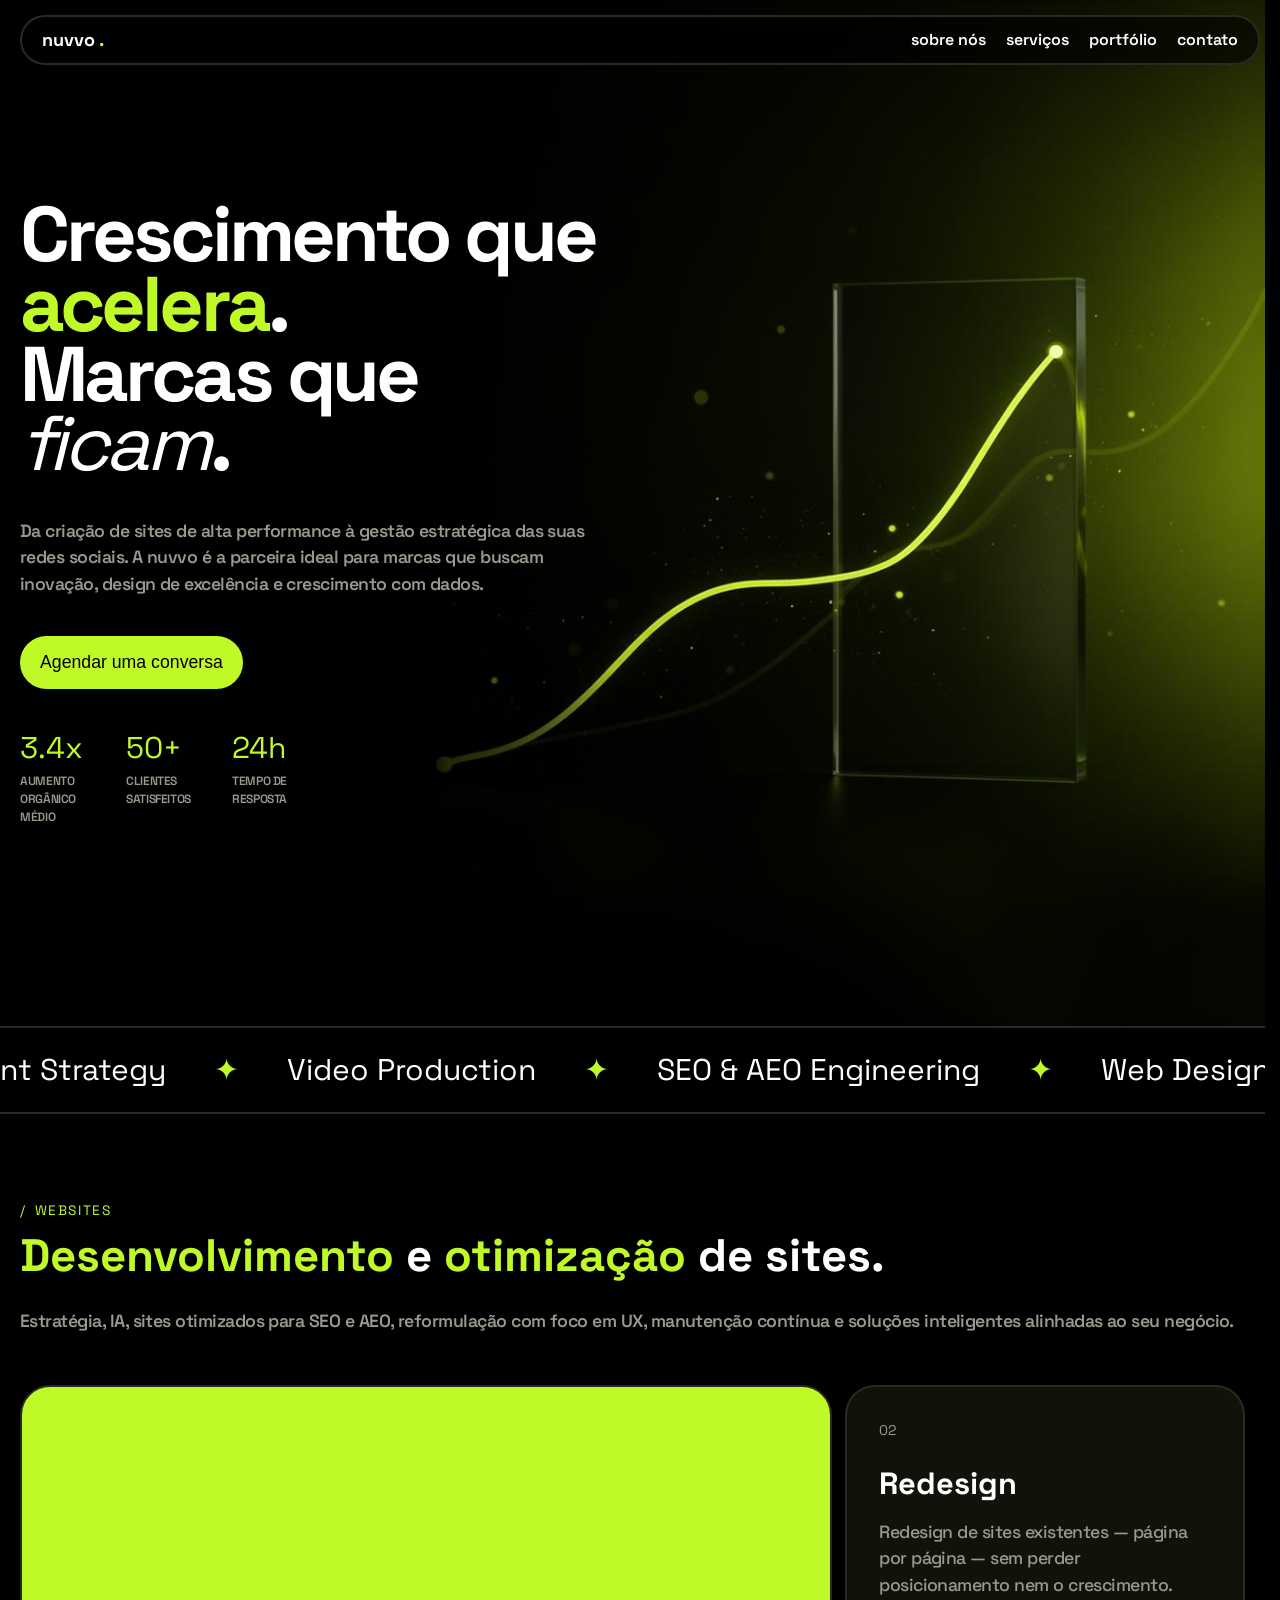
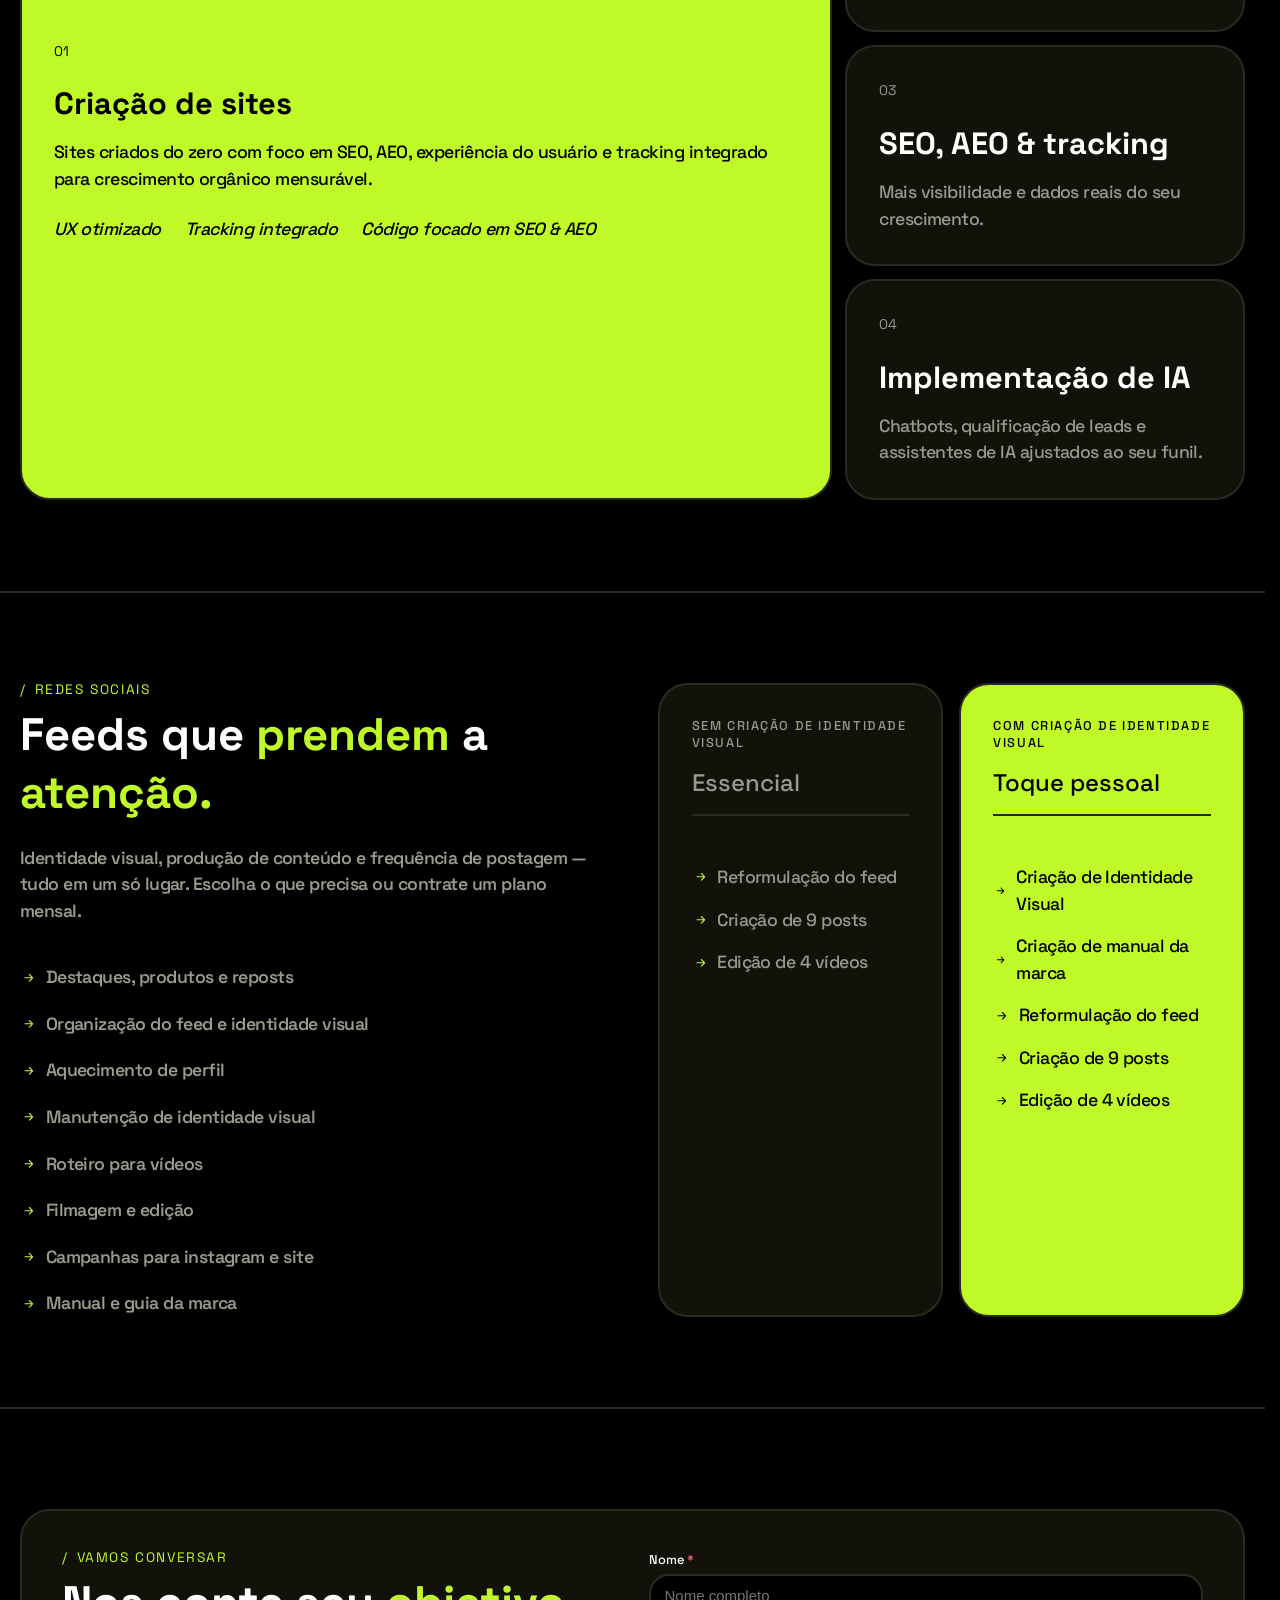
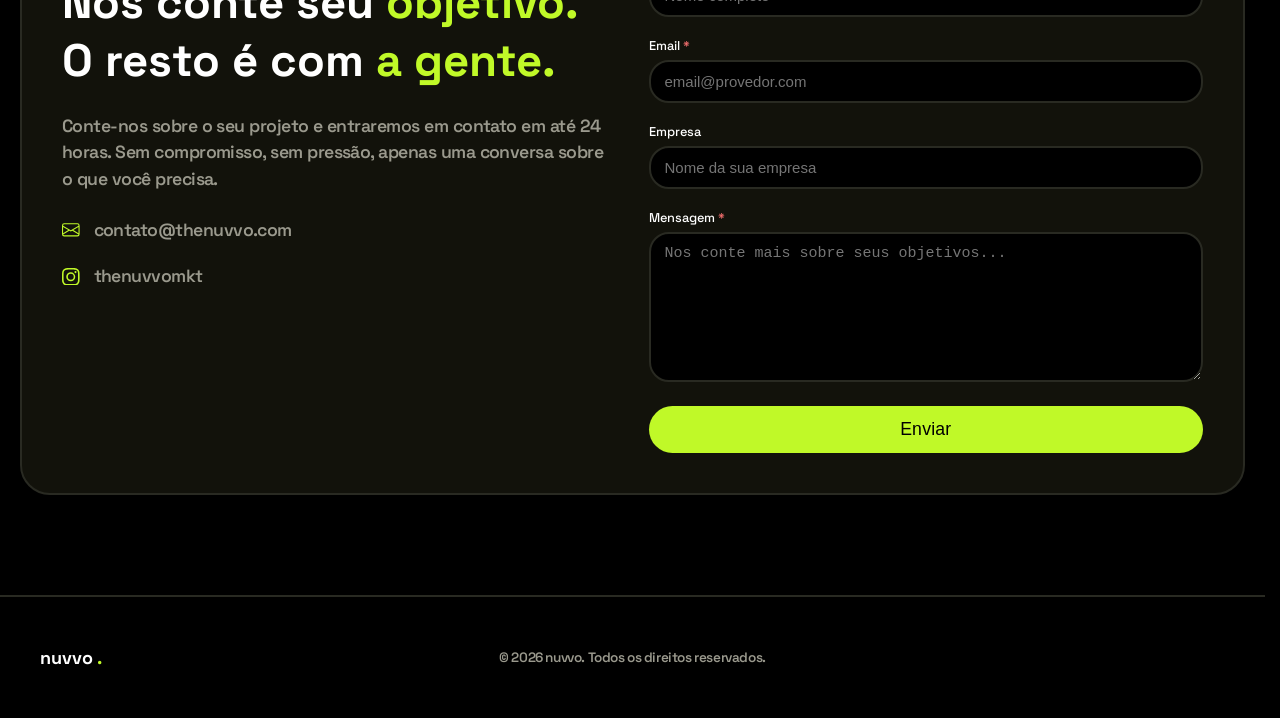
==== commit e613f6fe: "code clean up." ====
--- a/index.html
+++ b/index.html
@@ -170,6 +170,8 @@
             </div>
         </div>
 
+        <!-- SERVICES -->
+
         <section class="services" id="services">
             <div class="container">
 
@@ -218,6 +220,8 @@
             </div>
         </section>
 
+        <!-- MORE SERVICES -->
+
         <section class="more-services">
             <div class="container">
 
@@ -349,6 +353,8 @@
                 </div>
             </div>
         </section>
+
+        <!-- GET IN TOUCH -->
 
         <section class="getintouch" id="contact">
             <div class="container">
--- a/css/styles.css
+++ b/css/styles.css
@@ -28,13 +28,18 @@
     background-color: var(--background);
     color: white;
 }
+section{
+    display: flex;
+    justify-content: center;
+    width: 100%;
+}
 .container{
-    display: flex;
-    flex-direction: column;
+    display: grid;
     width: 100%;
     max-width: 1440px;
     padding: clamp(3.125rem, 0.893rem + 5.952vw, 6.25rem) 0;
     margin: 0 20px;
+    gap: 3.125rem;
 }
 h1{
     font-size: clamp(4rem, 3.599rem + 1.556vw, 5rem);
@@ -87,7 +92,7 @@
     height: clamp(1rem, 0.911rem + 0.238vw, 1.125rem);
 }
 
-/* HEADER */
+/* -----HEADER----- */
 
 header{
     display: flex;
@@ -101,6 +106,7 @@
     z-index: 1000;
 }
 header .container{
+    display: flex;
     flex-direction: row;
     justify-content: space-between;
     align-items: center;
@@ -173,8 +179,8 @@
     padding: 0.5rem 1rem;
     padding-top: 90px;
     padding-bottom: 90px;
-    background-color: #c0f928;
-    color: black;
+    background-color: var(--neon-green);
+    color: var(--background);
     width: 100%;
     height: 400px;
     position: fixed;
@@ -205,7 +211,7 @@
     font-size: 1rem;
 }
 nav a:hover{
-    color: #c0f928;
+    color: var(--neon-green);
 }
 #mobilenav{
     display: flex;
@@ -224,7 +230,7 @@
 }
 #mobilenav li a{
     font-size: 2rem;
-    color: black;
+    color: var(--background);
 }
 #desktopnav{
     display: none;
@@ -236,7 +242,7 @@
     list-style: none;
 }
 .highlight{
-    color: #c0f928; 
+    color: var(--neon-green); 
 }
 @media (min-width: 768px){
     #desktopnav{
@@ -250,56 +256,42 @@
     }
 }
 
-/* HERO */
+/* -----HERO----- */
 
 .hero{
-    display: flex;
-    justify-content: center;
     height: 100%;
-    width: 100%;
-    /* margin-top: -80px; */
     background: linear-gradient(90deg,rgba(0, 0, 0, 1) 10%, rgba(121, 154, 39, 0.418) 50%, rgba(0, 0, 0, 1) 90%);
     background-size: contain;
     background-position: center;
     background-repeat: no-repeat;
-    /* backdrop-filter: blur(300px); */
 }
 @media (min-width: 1020px){
     .hero{
-       background-image: url(../assets/images/hero-marketing-hGVvPZLH.jpg); 
-       background-size: cover;
-     background-position: right;
+        background-image: url(../assets/images/hero-marketing-hGVvPZLH.jpg); 
+        background-size: cover;
+        background-position: right;
     }
 }
 .hero .container{
-    display: grid;
-    align-items: center;
-    /* gap: 3.125rem; */
+    align-items: center;
     padding: 100px 0 50px 0;
-    margin: 0 20px;
-}
-/* .text{
-    overflow: hidden;
-    animation: slideup 0.5s ease-out forwards;
-} */
+}
 .graphic{
     display: flex;
     align-items: center;
     justify-content: center;
-    /* overflow: hidden;
-    animation: slideup 0.5s ease-in 0.5s forwards; */
 }
 .base{
     width: 200px;
     height: 200px;
-    background-color: rgb(121, 154, 39);
+    background-color: #799a27;
 }button a {
     text-decoration: none;
     color: var(--background);
 }
 button{
-    background-color: #c0f928;
-    color: black;
+    background-color: var(--neon-green);
+    color: var(--background);
     border: none;
     padding: 16px 20px;
     font-size: clamp(1rem, 0.95rem + 0.195vw, 1.125rem);
@@ -328,7 +320,7 @@
     width: 90px;
 }
 .statistics h2{
-    color: #c0f928;
+    color: var(--neon-green);
     font-size: 1.875rem;
     margin-bottom: 5px;
     font-weight: 400;
@@ -344,18 +336,9 @@
         padding: 200px 0;
     }
 }
-/* @keyframes slideup{
-    0%{
-        opacity: 0;
-        transform: translateY(100px);
-    }
-    100%{
-        opacity: 1;
-        transform: translateY(0);
-    }
-} */
-
-/* Carousel */
+
+/* -----Carousel----- */
+
 .carousel-container{
     padding: 1.5rem 0;
     width: 100%;
@@ -406,20 +389,8 @@
     }
 }
 
-/* SERVICES */
-
-.services{
-    display: flex;
-    justify-content: center;
-    width: 100%;
-}
-.services .container{
-    padding-left: 0;
-    padding-right: 0;
-    margin: 0 20px;
-    display: grid;
-    gap: 3.125rem;
-}
+/* -----SERVICES----- */
+
 .intro{
     display: flex;
     align-items: center;
@@ -427,7 +398,7 @@
     margin-bottom: 0.5rem;
 }
 .intro > span, .intro > p{
-    color: #c0f928;
+    color: var(--neon-green);
     font-size: clamp(0.75rem, 0.7rem + 0.195vw, 0.875rem);
     font-weight: 400;
     line-height: 1;
@@ -439,7 +410,7 @@
     gap: 0.8rem;
 }
 .card{
-    background-color: rgb(18, 18, 11);
+    background-color: var(--alt-background);
     padding: 2rem;
     border: var(--border);
     border-radius: 30px;
@@ -461,11 +432,11 @@
     flex-direction: column;  
     justify-content: center;
     align-items: flex-start;
-    background-color: #c0f928;
-    color: black;
+    background-color: var(--neon-green);
+    color: var(--background);
 }
 .card-span span, .card-span p{
-    color: black;
+    color: var(--background);
 }
 .card-span div{
     display: flex;
@@ -487,20 +458,11 @@
     }
 }
 
-
-
-/* More Services */
+/* -----More Services----- */
 
 .more-services{
-    display: flex;
-    justify-content: center;
-    width: 100%;
     border-top: var(--border);
     border-bottom: var(--border);
-}
-.more-services .container{
-    display: grid;
-    gap: 3.125rem;
 }
 .more-services .textcontent > p{
     margin-bottom: 2.5rem;
@@ -514,15 +476,12 @@
     list-style-position: inside;
     font-weight: 600;
 }
-/* .textcontent ul li{
-    gap: 20px;
-} */
 .card-container2{
     display: grid;
     gap: 1rem;
 }
 .card2{
-    background-color: rgb(18, 18, 11);
+    background-color: var(--alt-background);
     padding: 2rem;
     border: var(--border);
     border-radius: 30px;
@@ -553,11 +512,11 @@
     font-weight: 500;
 }
 #alt-style{
-    background-color: #c0f928;
-    color: black;
+    background-color: var(--neon-green);
+    color: var(--background);
 }
 #alt-style ul{
-    color: black;
+    color: var(--background);
 }
 @media (min-width: 768px){
     .more-services .container{
@@ -571,18 +530,15 @@
     }
 }
 
-/* Entre em contato */
+/* -----Entre em contato----- */
 
 .getintouch{
-    display: flex;
-    justify-content: center;
     padding: 50px 0;
     border-bottom: var(--border);
 }
 .getintouch .container{
-    display: grid;
     gap: 2rem;
-    background-color: rgb(18, 18, 11);
+    background-color: var(--alt-background);
     border: var(--border);
     border-radius: 30px;
     padding: 2rem;
@@ -612,7 +568,7 @@
     color: rgb(192, 249, 40);
 }
 .contact-option svg{
-    color: #c0f928;
+    color: var(--neon-green);
     width: clamp(1rem, 0.911rem + 0.238vw, 1.125rem);
     height: clamp(1rem, 0.911rem + 0.238vw, 1.125rem);
 }
@@ -628,7 +584,7 @@
     word-wrap: normal;
     white-space: nowrap;
     direction: ltr;
-    color: #c0f928;
+    color: var(--neon-green);
 }
 form{
     display: flex;
@@ -686,7 +642,7 @@
     }
 }
 
-/* FOOTER */
+/* -----FOOTER----- */
 
 footer{
     display: flex;
@@ -695,9 +651,7 @@
     width: 100%;
 }
 footer .container{
-    display: grid;
     gap: 2rem;
-    /* justify-content: center; */
     align-items: center;
     padding: 50px 0;
 }
@@ -728,19 +682,14 @@
     }
 }
 
-
-/* ABOUT PAGE */
+/* -----ABOUT PAGE----- */
 
 .about-us{
-    display: flex;
-    justify-content: center;
-    align-items: center;
-    width: 100%;
-    /* height: 100vh; */
+    align-items: center;
+    width: 100%;
 }
 .about-us .container{
     padding: 100px 0 50px 0;
-    margin: 0 20px;
 }
 .about-us h1{
     line-height: 0.65em;
@@ -781,7 +730,7 @@
 .frame{
     width: 300px;
     height: 300px;
-    border: 2px solid #c0f928;
+    border: 2px solid var(--neon-green);
     border-radius: 200px;
     overflow: hidden;
     margin-bottom: 1rem;
@@ -794,6 +743,9 @@
     filter: grayscale(100%);
 }
 @media (min-width: 768px){
+    .about-us .container{
+        padding: 180px 0 100px 0;
+    }
     .team-profiles{
         grid-template-columns: repeat(2, 1fr);
     }
@@ -804,7 +756,7 @@
     }
 }
 
-/* PORTIFOLIO PAGE */
+/* -----PORTIFOLIO PAGE----- */
 
 .portfolio{
     display: flex;
@@ -812,14 +764,13 @@
     width: 100%;
 }
 .portfolio .container{
-    display: grid;
     gap: 2rem;
     padding: 100px 0 50px 0;
 }
 .deliver-container{
     display: grid;
     grid-template-rows: repeat(3, 1fr);
-    background-color: rgb(18, 18, 11);
+    background-color: var(--alt-background);
     border: var(--border);
     border-radius: 30px;
 }
@@ -852,7 +803,7 @@
     }
 }
 
-/* PROJECTS */
+/* -----PROJECTS----- */
 
 .projects{
     display: flex;
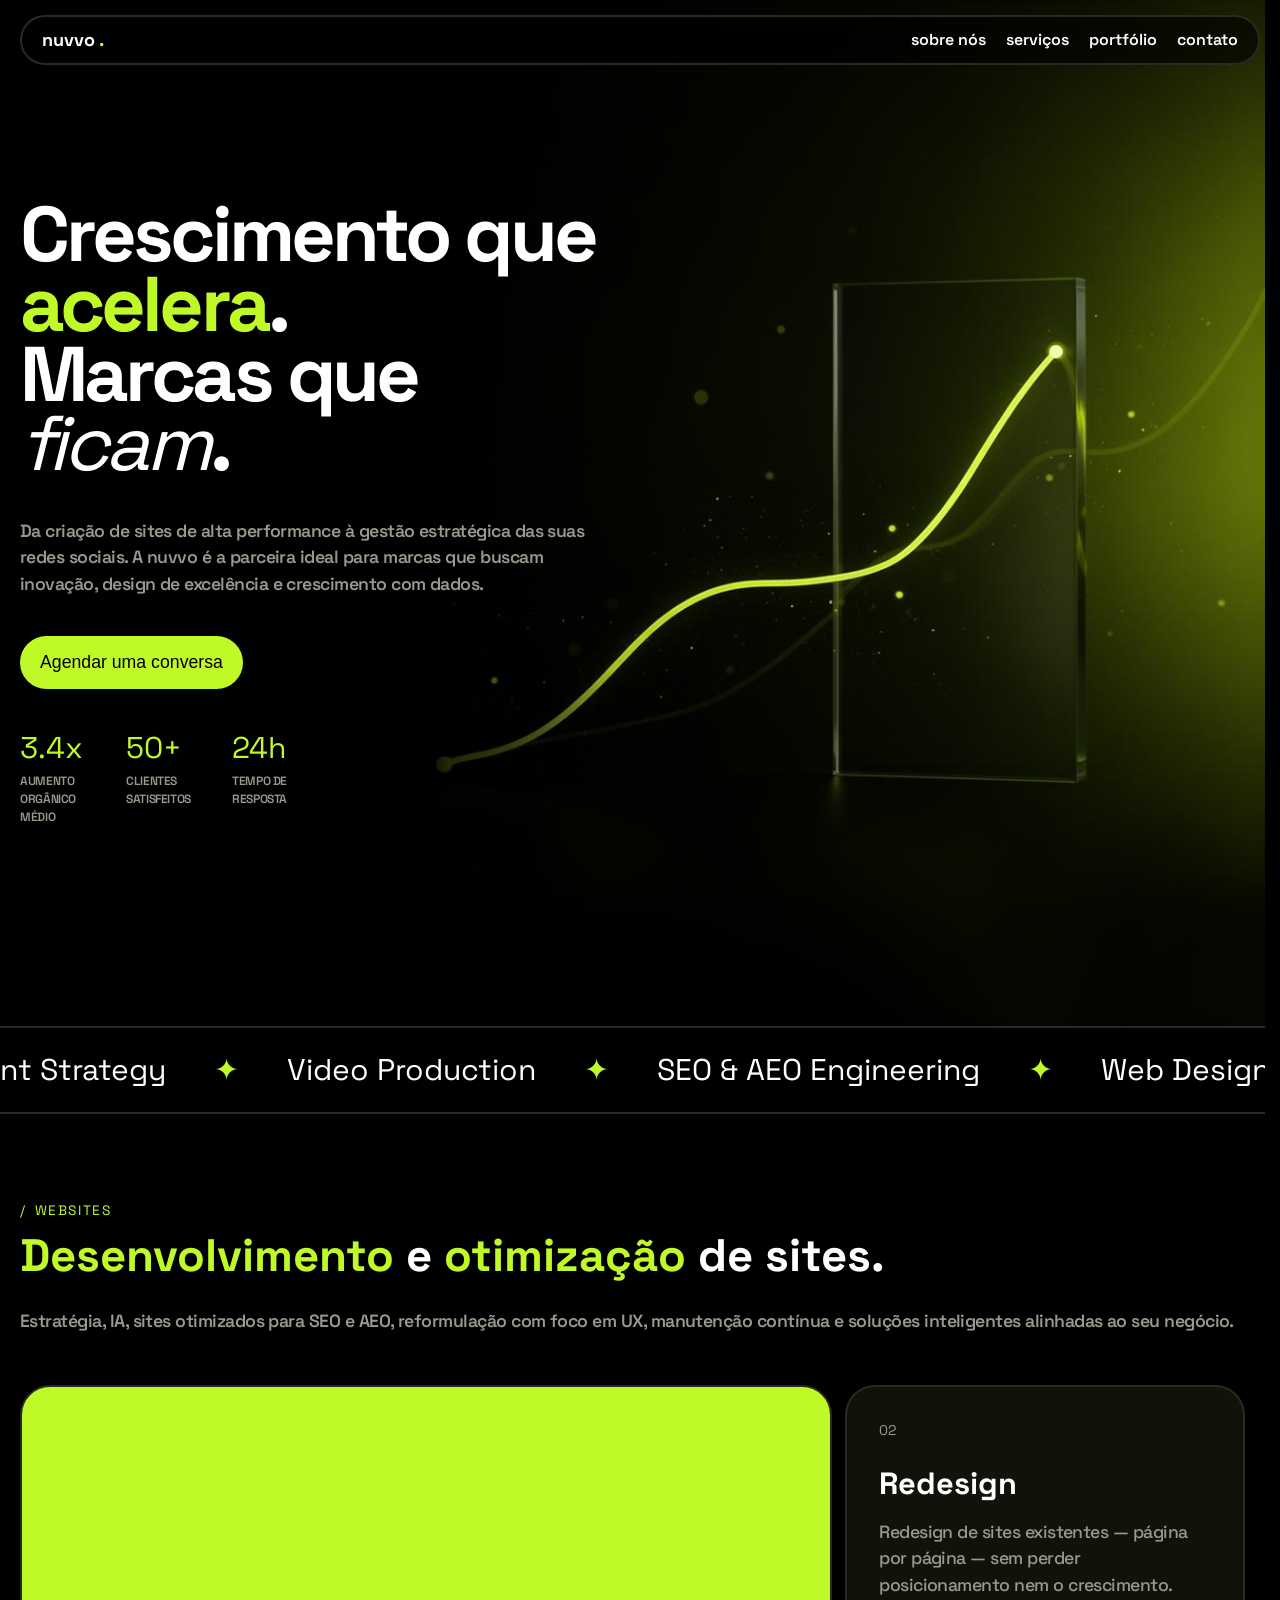
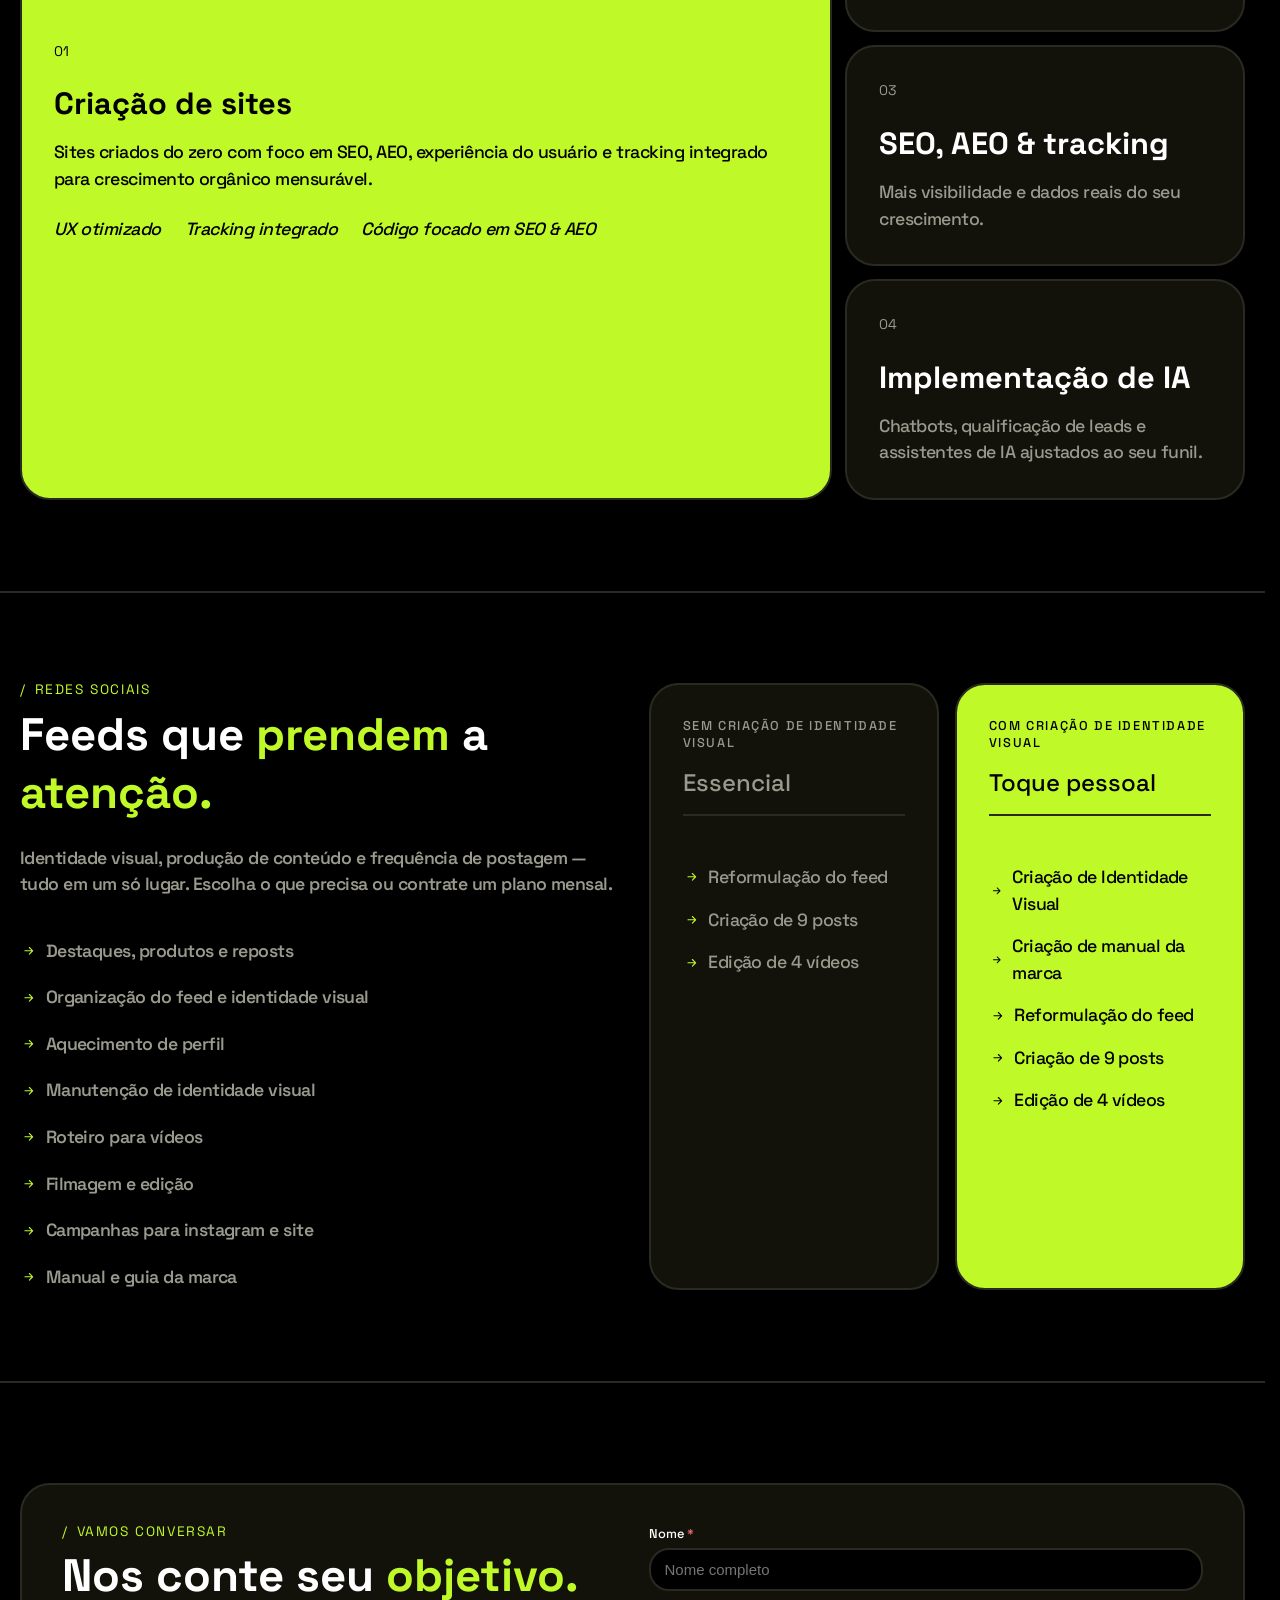
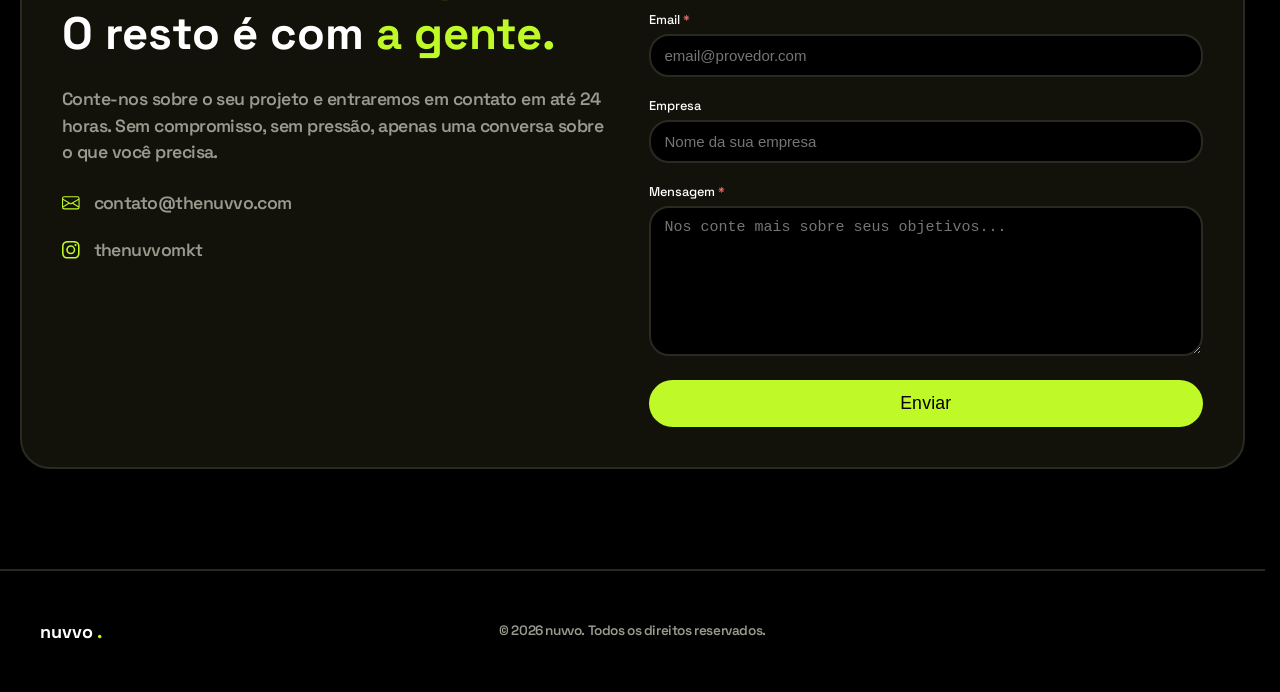
==== commit cd9b8952: "mmeta tags added." ====
--- a/index.html
+++ b/index.html
@@ -12,6 +12,19 @@
 
     <meta charset="UTF-8">
     <meta name="viewport" content="width=device-width, initial-scale=1.0">
+    <meta name="description" content="Nuvvo - Agência de marketing digital. Criamos websites modernos e conteúdo de redes sociais que impulsionam seus negócios.">
+    <meta name="keywords" content="marketing digital, agência, websites, redes sociais, criação de conteúdo, SEO">
+    <meta name="author" content="Nuvvo">
+    <meta name="theme-color" content="#FFFFFF">
+    <meta property="og:title" content="Nuvvo - Agência de Marketing Digital">
+    <meta property="og:description" content="Criamos websites modernos e conteúdo de redes sociais que impulsionam seus negócios.">
+    <meta property="og:type" content="website">
+    <meta property="og:url" content="https://nuvvo.com.br">
+    <meta property="og:image" content="https://nuvvo.com.br/assets/images/og-image.jpg">
+    <meta name="twitter:card" content="summary_large_image">
+    <meta name="twitter:title" content="Nuvvo - Agência de Marketing Digital">
+    <meta name="twitter:description" content="Criamos websites e conteúdo de redes sociais impactante.">
+    <meta name="twitter:image" content="https://nuvvo.com.br/assets/images/og-image.jpg">
     <link rel="stylesheet" href="css/styles.css?v=1.1">
     <link rel="preconnect" href="https://fonts.googleapis.com">
     <link rel="preconnect" href="https://fonts.gstatic.com" crossorigin>
--- a/css/styles.css
+++ b/css/styles.css
@@ -463,6 +463,9 @@
 .more-services{
     border-top: var(--border);
     border-bottom: var(--border);
+}
+.more-services .container{
+    gap: 2rem;
 }
 .more-services .textcontent > p{
     margin-bottom: 2.5rem;
@@ -875,4 +878,28 @@
     .projects-container{
         grid-template-columns: 1fr 1fr;
     }
+}
+
+/* -----VIBE ARQUITETURA----- */
+
+.case-vibe .container{
+    padding-top: 100px;
+}
+.vibe-home{
+    display: flex;
+    justify-content: center;
+    width: 100%;
+}
+.vibe-home img{
+    width: 100%;
+    object-fit: cover;
+    object-position: center;
+}
+@media (min-width: 768px) {
+    .case-vibe .container {
+        padding: 180px 0 100px 0;
+    }
+    .vibe-home img{
+        width: 70%;
+    }
 }
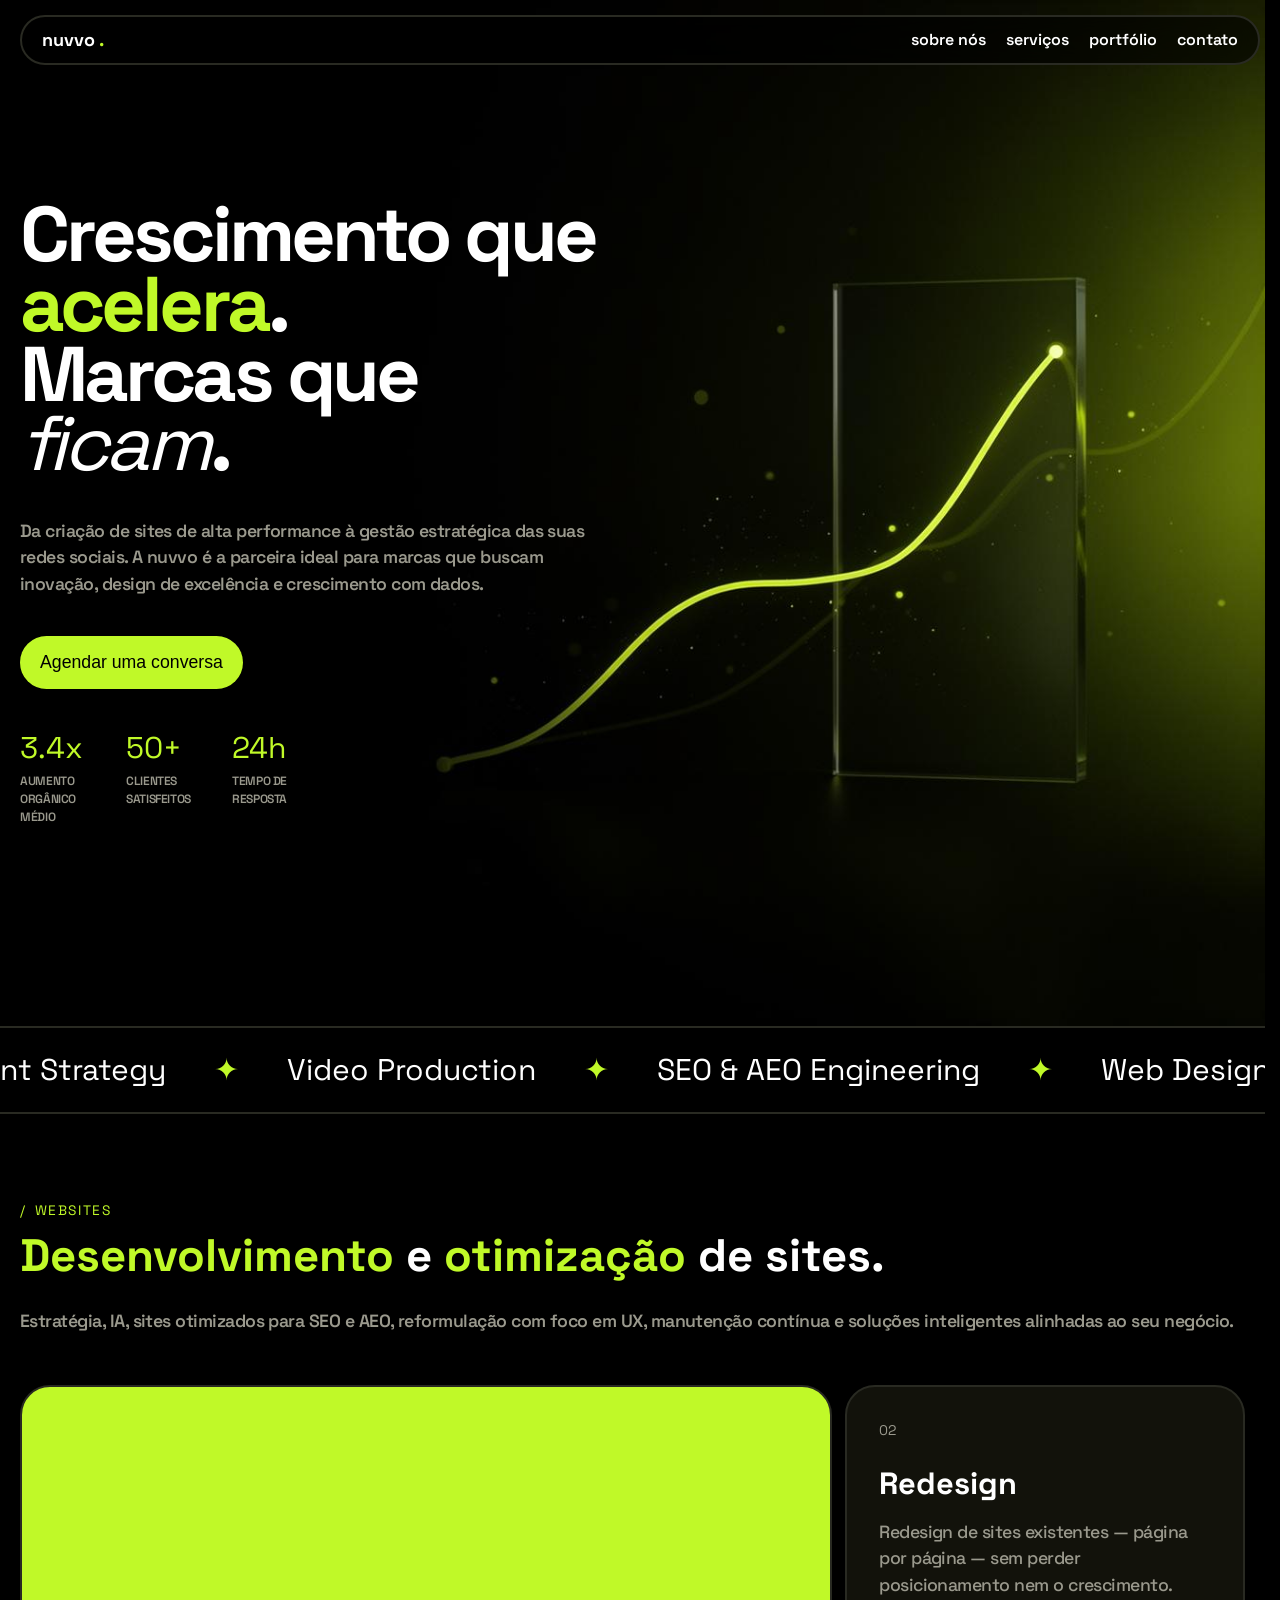
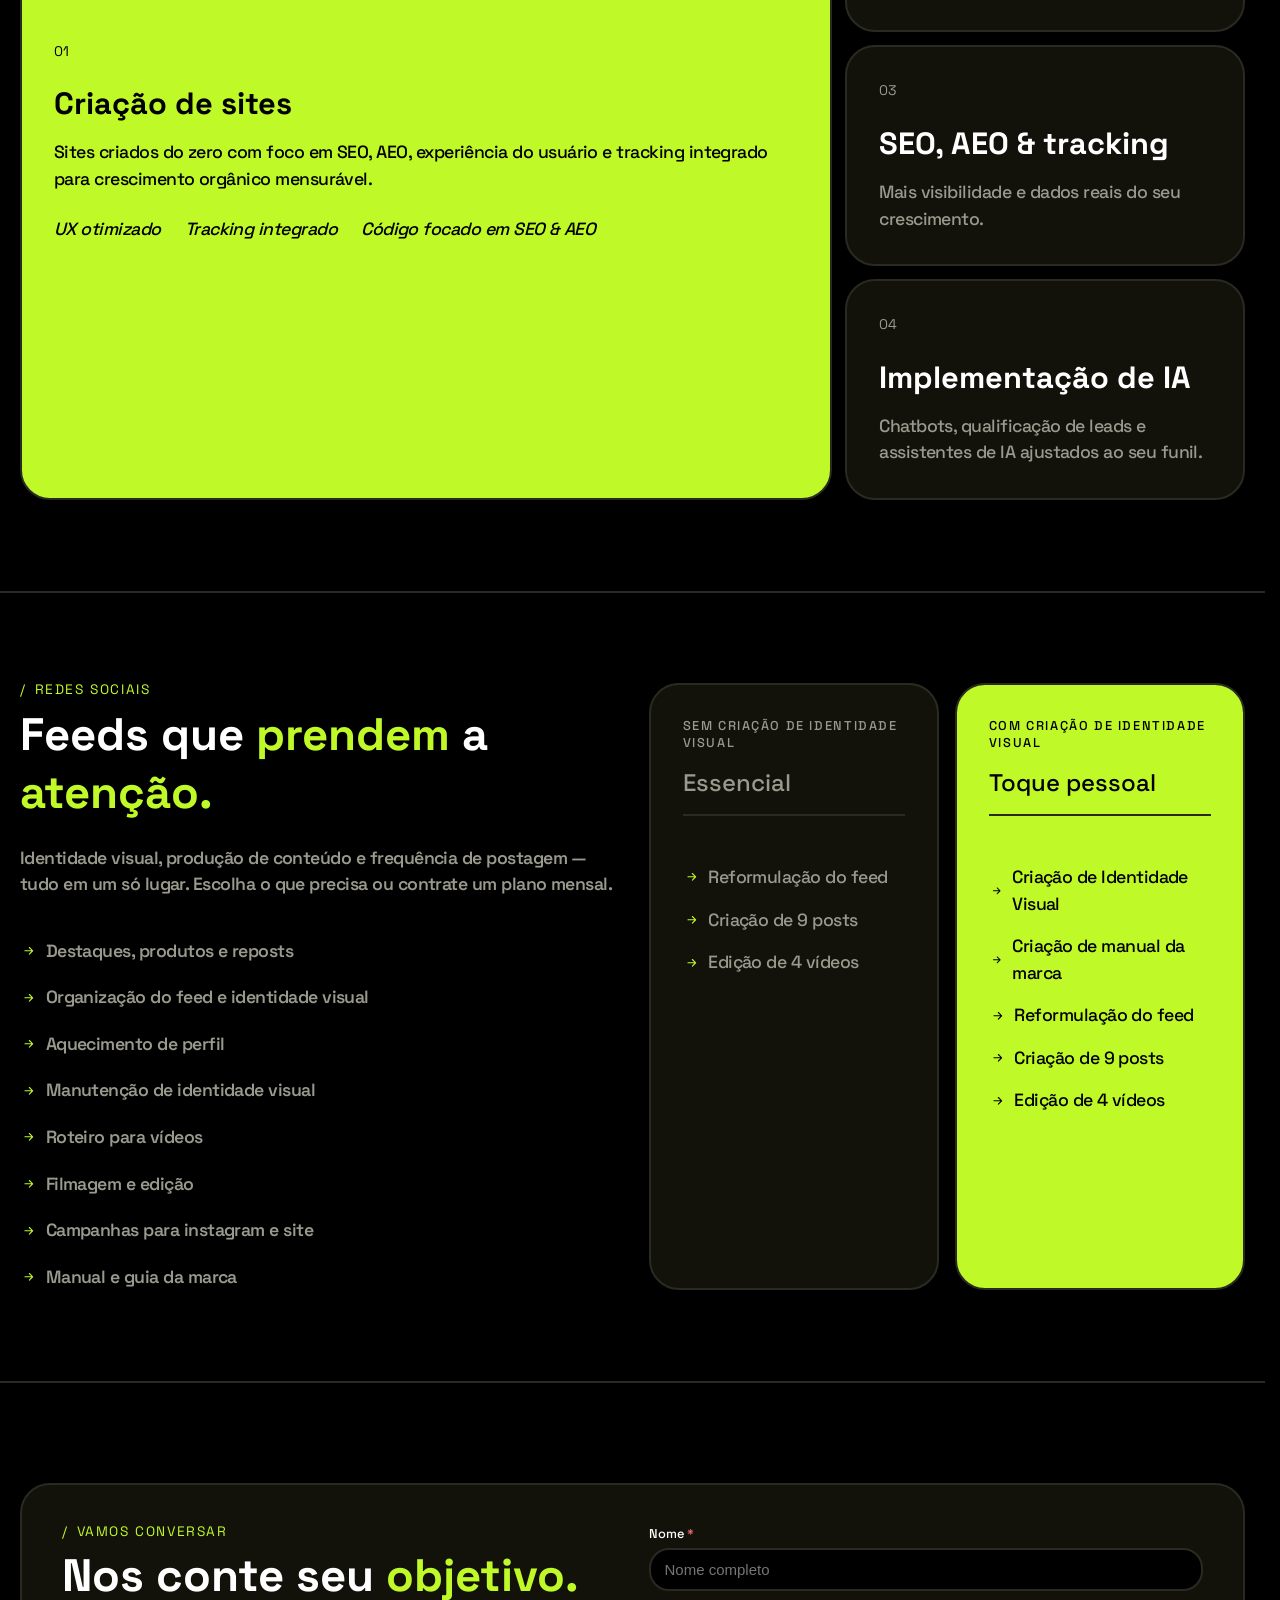
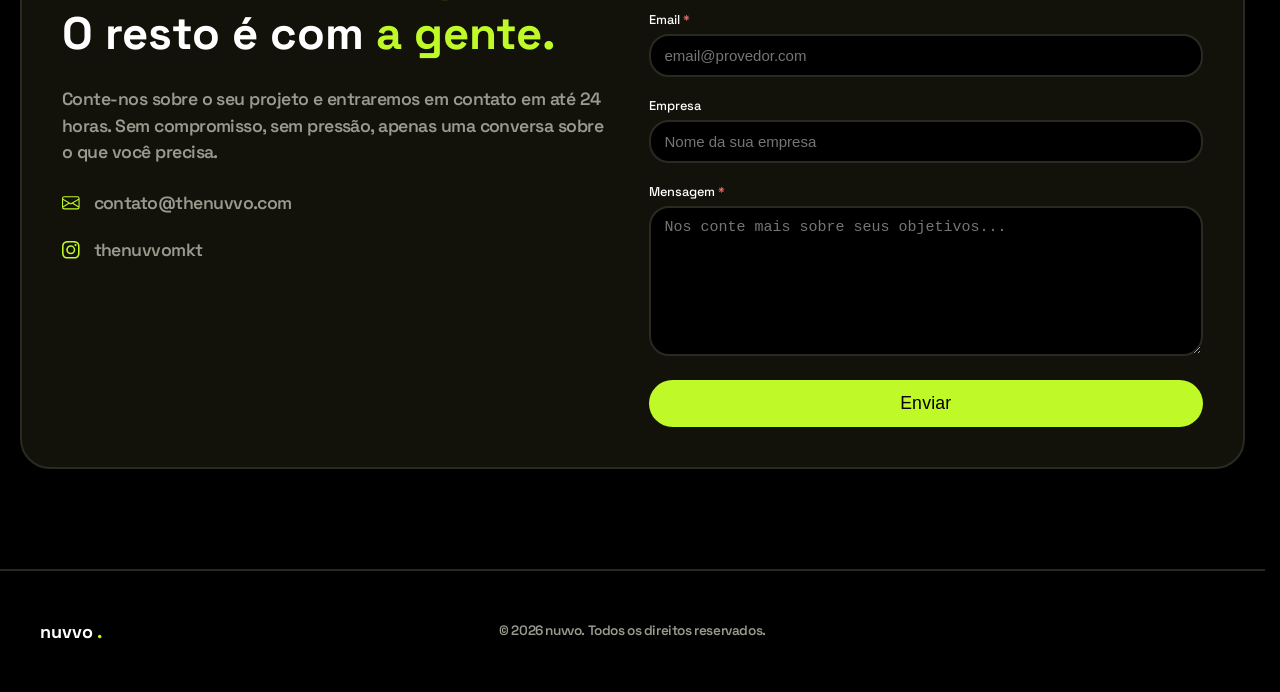
==== commit 209031b8: "added animation to home page hero." ====
--- a/index.html
+++ b/index.html
@@ -103,21 +103,21 @@
             <div class="container">
 
                 <div class="text">
-                    <h1>Crescimento que <span class="highlight">acelera</span>.<br>Marcas que <span class="italic">ficam</span>.</h1>
-                    <p>Da criação de sites de alta performance à gestão estratégica das suas redes sociais. A nuvvo é a parceira ideal para marcas que buscam inovação, design de excelência e crescimento com dados.</p>
-
-                    <button><a href="#contact">Agendar uma conversa</a></button>
+                    <h1 class="hero-title">Crescimento que <span class="highlight">acelera</span>.<br>Marcas que <span class="italic">ficam</span>.</h1>
+                    <p class="hero-subtitle">Da criação de sites de alta performance à gestão estratégica das suas redes sociais. A nuvvo é a parceira ideal para marcas que buscam inovação, design de excelência e crescimento com dados.</p>
+
+                    <button class="hero-button"><a href="#contact">Agendar uma conversa</a></button>
 
                     <div class="statistics">
-                        <div>
+                        <div class="hero-stats1">
                             <h2>3.4x</h2>
                             <p>Aumento orgânico médio</p>
                         </div>
-                        <div>
+                        <div class="hero-stats2">
                             <h2>50+</h2>
                             <p>Clientes satisfeitos</p>
                         </div>
-                        <div>
+                        <div class="hero-stats3">
                             <h2>24h</h2>
                             <p>Tempo de resposta</p>
                         </div>
--- a/css/styles.css
+++ b/css/styles.css
@@ -275,6 +275,30 @@
 .hero .container{
     align-items: center;
     padding: 100px 0 50px 0;
+}
+.hero-title{
+    opacity: 0;
+    animation: fadeUp 0.9s 0.35s forwards;
+}
+.hero-subtitle{
+    opacity: 0;
+    animation: fadeUp 0.9s 0.45s forwards;
+}
+.hero-button{
+    opacity: 0;
+    animation: fadeUp 0.9s 0.55s forwards;
+}
+.hero-stats1{
+    opacity: 0;
+    animation: fadeUp 0.9s 0.65s forwards;
+}
+.hero-stats2{
+    opacity: 0;
+    animation: fadeUp 0.9s 0.75s forwards;
+}
+.hero-stats3{
+    opacity: 0;
+    animation: fadeUp 0.9s 0.85s forwards;
 }
 .graphic{
     display: flex;
@@ -902,4 +926,11 @@
     .vibe-home img{
         width: 70%;
     }
+}
+
+
+/* ANIMATIONS */
+@keyframes fadeUp {
+  from { opacity: 0; transform: translateY(30px);}
+  to { opacity: 1; transform: translateY(0);}
 }
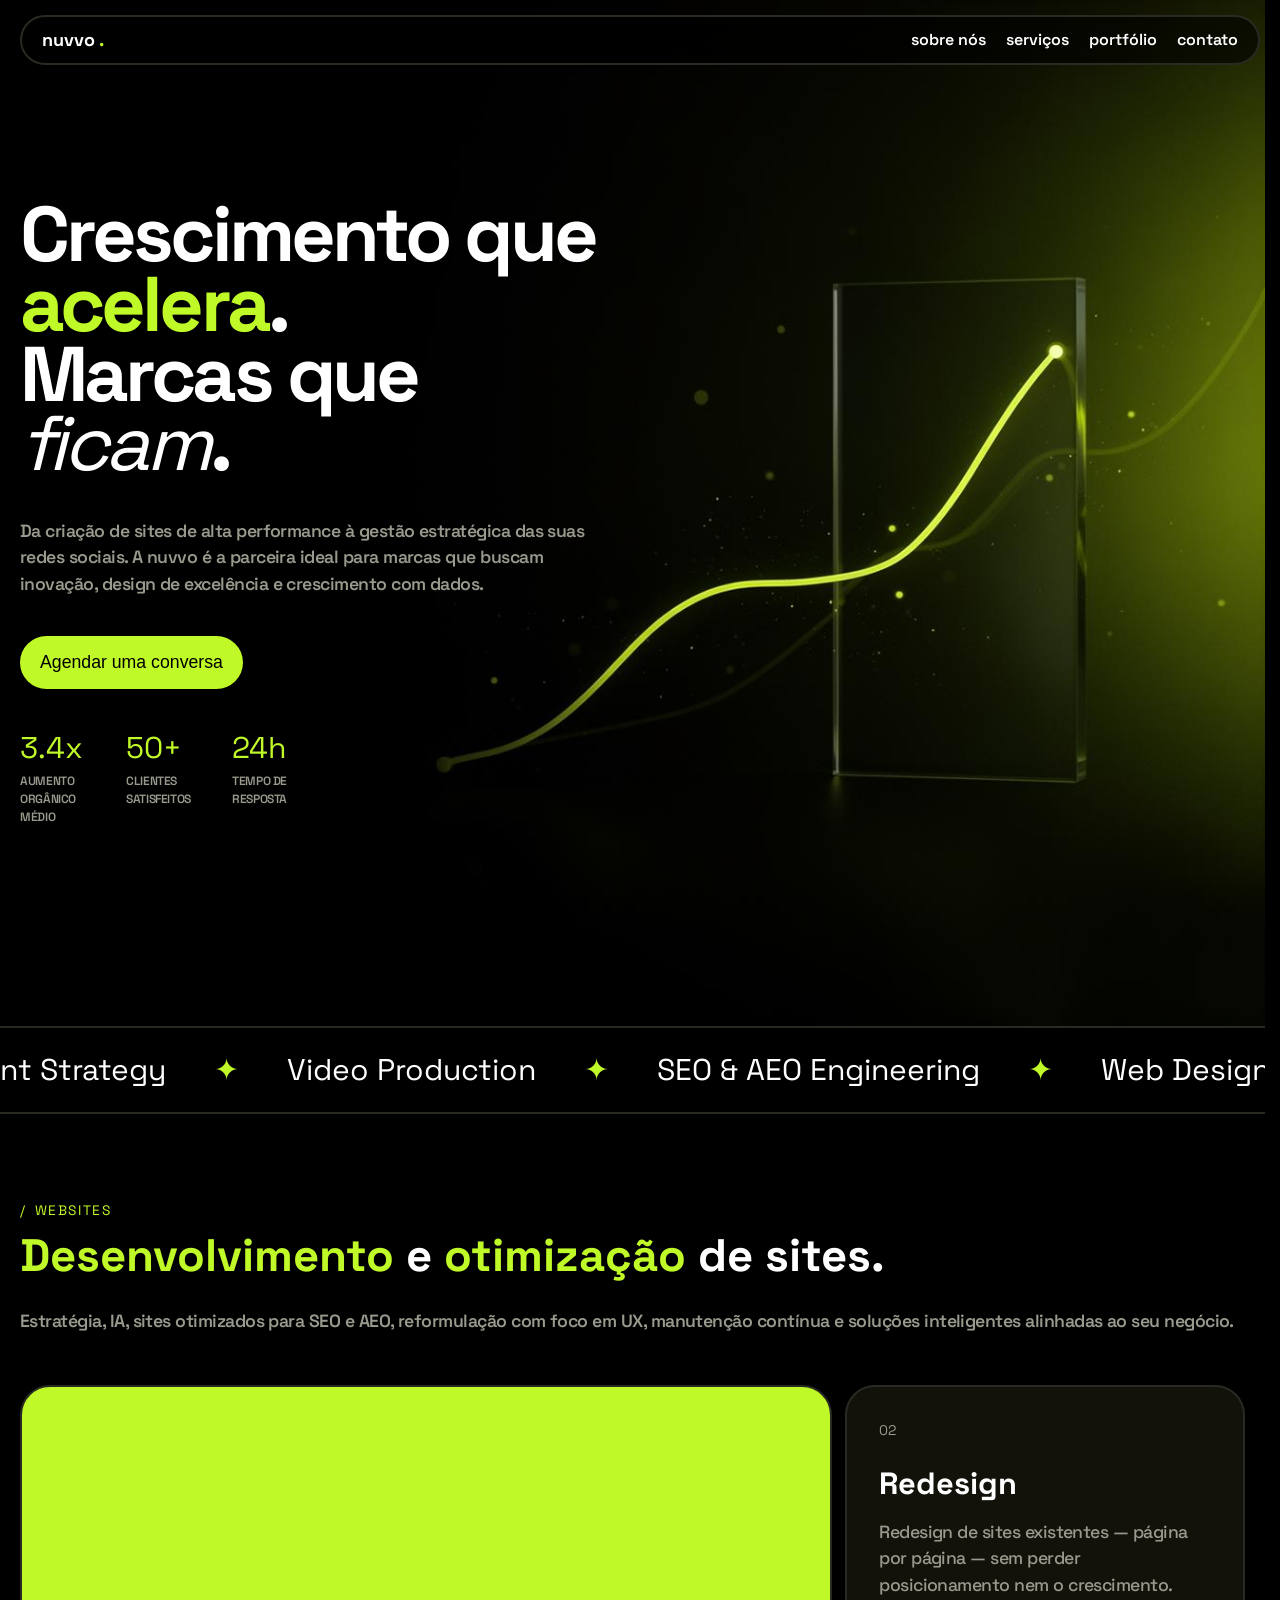
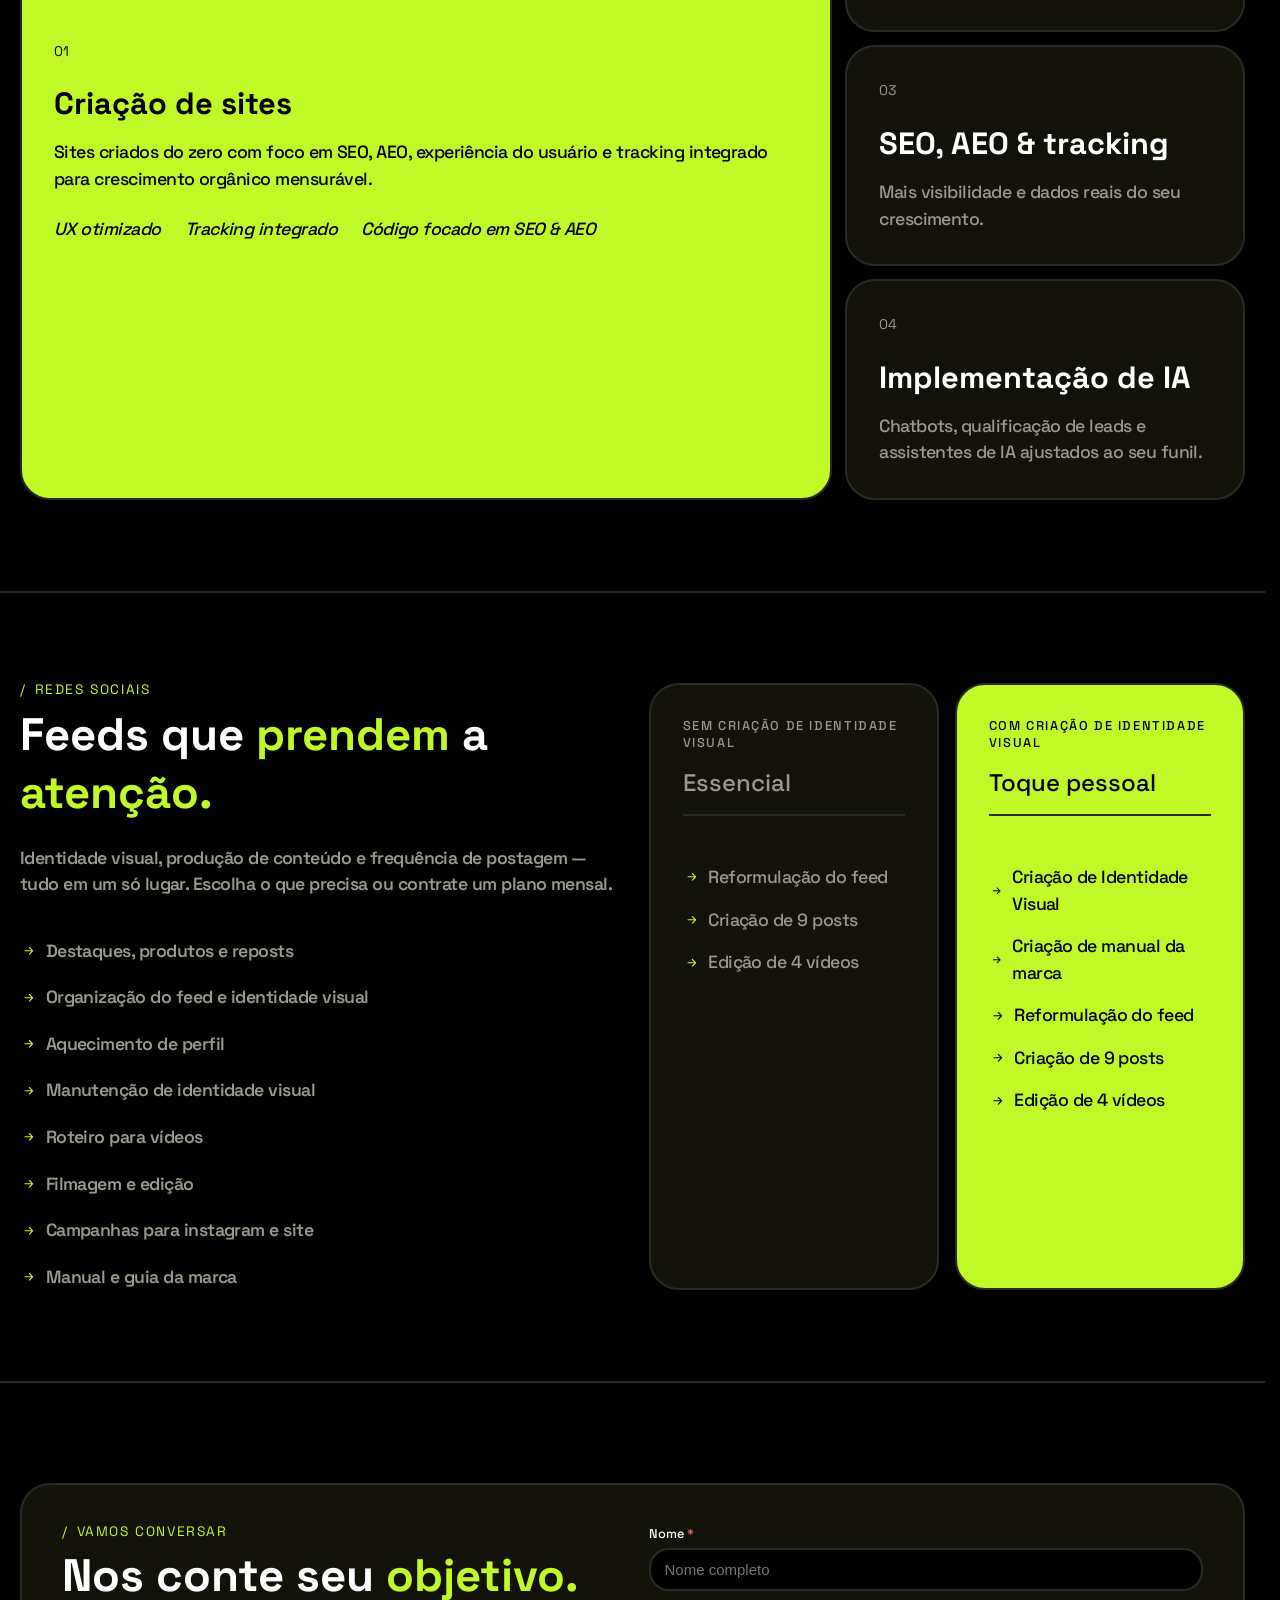
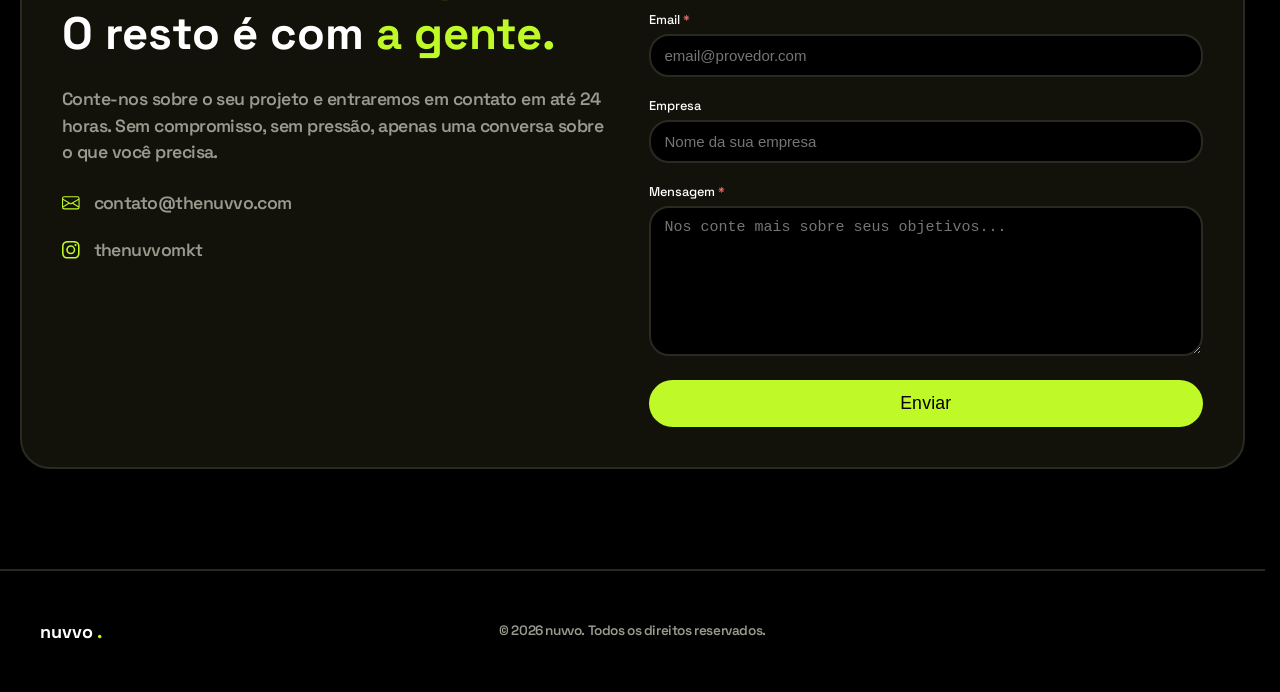
==== commit ac0d38c4: "Animation testing." ====
--- a/index.html
+++ b/index.html
@@ -103,21 +103,21 @@
             <div class="container">
 
                 <div class="text">
-                    <h1 class="hero-title">Crescimento que <span class="highlight">acelera</span>.<br>Marcas que <span class="italic">ficam</span>.</h1>
-                    <p class="hero-subtitle">Da criação de sites de alta performance à gestão estratégica das suas redes sociais. A nuvvo é a parceira ideal para marcas que buscam inovação, design de excelência e crescimento com dados.</p>
-
-                    <button class="hero-button"><a href="#contact">Agendar uma conversa</a></button>
+                    <h1 class="cascade-item" style="--i: 0;">Crescimento que <span class="highlight">acelera</span>.<br>Marcas que <span class="italic">ficam</span>.</h1>
+                    <p class="cascade-item" style="--i: 1;">Da criação de sites de alta performance à gestão estratégica das suas redes sociais. A nuvvo é a parceira ideal para marcas que buscam inovação, design de excelência e crescimento com dados.</p>
+
+                    <button class="cascade-item" style="--i: 2;"><a href="#contact">Agendar uma conversa</a></button>
 
                     <div class="statistics">
-                        <div class="hero-stats1">
+                        <div class="cascade-item" style="--i: 3;">
                             <h2>3.4x</h2>
                             <p>Aumento orgânico médio</p>
                         </div>
-                        <div class="hero-stats2">
+                        <div class="cascade-item" style="--i: 4;">
                             <h2>50+</h2>
                             <p>Clientes satisfeitos</p>
                         </div>
-                        <div class="hero-stats3">
+                        <div class="cascade-item" style="--i: 5;">
                             <h2>24h</h2>
                             <p>Tempo de resposta</p>
                         </div>
@@ -189,17 +189,17 @@
             <div class="container">
 
                 <div class="textcontent">
-                    <div class="intro">
+                    <div class="intro cascade-item" style="--i: 0;">
                         <span>/</span><p>Websites</p>
                     </div>
 
-                    <h2><span class="highlight">Desenvolvimento</span> e <span class="highlight">otimização</span> de sites.</h2>
-                    <p>Estratégia, IA, sites otimizados para SEO e AEO, reformulação com foco em UX, manutenção contínua e soluções inteligentes alinhadas ao seu negócio.</p>
+                    <h2 class="cascade-item" style="--i: 1;"><span class="highlight">Desenvolvimento</span> e <span class="highlight">otimização</span> de sites.</h2>
+                    <p class="cascade-item" style="--i: 2;">Estratégia, IA, sites otimizados para SEO e AEO, reformulação com foco em UX, manutenção contínua e soluções inteligentes alinhadas ao seu negócio.</p>
             
                 </div>
 
                 <div class="card-container">
-                    <div class="card card-span">
+                    <div class="card card-span cascade-item" style="--i: 3;">
                         <span>01</span>
                         <h3>Criação de sites</h3>
                         <p>Sites criados do zero com foco em SEO, AEO, experiência do usuário e tracking integrado para crescimento orgânico mensurável.</p>
@@ -211,19 +211,19 @@
                         </div>
                     </div>
 
-                    <div class="card">
+                    <div class="card cascade-item" style="--i: 4;">
                         <span>02</span>
                         <h3>Redesign</h3>
                         <p>Redesign de sites existentes — página por página — sem perder posicionamento nem o crescimento.</p>
                     </div>
 
-                    <div class="card">
+                    <div class="card cascade-item" style="--i: 5;">
                         <span>03</span>
                         <h3>SEO, AEO & tracking</h3>
                         <p>Mais visibilidade e dados reais do seu crescimento.</p>
                     </div>
 
-                    <div class="card">
+                    <div class="card cascade-item" style="--i: 6;">
                         <span>04</span>
                         <h3>Implementação de IA</h3>
                         <p>Chatbots, qualificação de leads e assistentes de IA ajustados ao seu funil.</p>
@@ -240,50 +240,50 @@
 
                 <div class="textcontent">
                     
-                    <div class="intro">
+                    <div class="intro cascade-item" style="--i: 0;">
                         <span>/</span><p>Redes Sociais</p>
                     </div>
                     
-                    <h2>Feeds que <span class="highlight">prendem</span> a <span class="highlight">atenção.</span></h2>
-                    <p>Identidade visual, produção de conteúdo e frequência de postagem — tudo em um só lugar. Escolha o que precisa ou contrate um plano mensal.</p>
+                    <h2 class="cascade-item" style="--i: 1;">Feeds que <span class="highlight">prendem</span> a <span class="highlight">atenção.</span></h2>
+                    <p class="cascade-item" style="--i: 2;">Identidade visual, produção de conteúdo e frequência de postagem — tudo em um só lugar. Escolha o que precisa ou contrate um plano mensal.</p>
                     
                     <ul>
-                        <li>
+                        <li class="cascade-item" style="--i: 3;">
                             <svg xmlns="http://www.w3.org/2000/svg" width="16" height="16" fill="currentColor" class="bi bi-arrow-right-short" viewBox="0 0 16 16">
                                 <path fill-rule="evenodd" d="M4 8a.5.5 0 0 1 .5-.5h5.793L8.146 5.354a.5.5 0 1 1 .708-.708l3 3a.5.5 0 0 1 0 .708l-3 3a.5.5 0 0 1-.708-.708L10.293 8.5H4.5A.5.5 0 0 1 4 8"/>
                             </svg>Destaques, produtos e reposts
                         </li>
-                        <li>
+                        <li class="cascade-item" style="--i: 4;">
                             <svg xmlns="http://www.w3.org/2000/svg" width="16" height="16" fill="currentColor" class="bi bi-arrow-right-short" viewBox="0 0 16 16">
                                 <path fill-rule="evenodd" d="M4 8a.5.5 0 0 1 .5-.5h5.793L8.146 5.354a.5.5 0 1 1 .708-.708l3 3a.5.5 0 0 1 0 .708l-3 3a.5.5 0 0 1-.708-.708L10.293 8.5H4.5A.5.5 0 0 1 4 8"/>
                             </svg>Organização do feed e identidade visual
                         </li>
-                        <li>
+                        <li class="cascade-item" style="--i: 5;">
                             <svg xmlns="http://www.w3.org/2000/svg" width="16" height="16" fill="currentColor" class="bi bi-arrow-right-short" viewBox="0 0 16 16">
                                 <path fill-rule="evenodd" d="M4 8a.5.5 0 0 1 .5-.5h5.793L8.146 5.354a.5.5 0 1 1 .708-.708l3 3a.5.5 0 0 1 0 .708l-3 3a.5.5 0 0 1-.708-.708L10.293 8.5H4.5A.5.5 0 0 1 4 8"/>
                             </svg>Aquecimento de perfil
                         </li>
-                        <li>
+                        <li class="cascade-item" style="--i: 6;">
                             <svg xmlns="http://www.w3.org/2000/svg" width="16" height="16" fill="currentColor" class="bi bi-arrow-right-short" viewBox="0 0 16 16">
                                 <path fill-rule="evenodd" d="M4 8a.5.5 0 0 1 .5-.5h5.793L8.146 5.354a.5.5 0 1 1 .708-.708l3 3a.5.5 0 0 1 0 .708l-3 3a.5.5 0 0 1-.708-.708L10.293 8.5H4.5A.5.5 0 0 1 4 8"/>
                             </svg>Manutenção de identidade visual
                         </li>
-                        <li>
+                        <li class="cascade-item" style="--i: 7;">
                             <svg xmlns="http://www.w3.org/2000/svg" width="16" height="16" fill="currentColor" class="bi bi-arrow-right-short" viewBox="0 0 16 16">
                                 <path fill-rule="evenodd" d="M4 8a.5.5 0 0 1 .5-.5h5.793L8.146 5.354a.5.5 0 1 1 .708-.708l3 3a.5.5 0 0 1 0 .708l-3 3a.5.5 0 0 1-.708-.708L10.293 8.5H4.5A.5.5 0 0 1 4 8"/>
                             </svg>Roteiro para vídeos
                         </li>
-                        <li>
+                        <li class="cascade-item" style="--i: 8;">
                             <svg xmlns="http://www.w3.org/2000/svg" width="16" height="16" fill="currentColor" class="bi bi-arrow-right-short" viewBox="0 0 16 16">
                                 <path fill-rule="evenodd" d="M4 8a.5.5 0 0 1 .5-.5h5.793L8.146 5.354a.5.5 0 1 1 .708-.708l3 3a.5.5 0 0 1 0 .708l-3 3a.5.5 0 0 1-.708-.708L10.293 8.5H4.5A.5.5 0 0 1 4 8"/>
                             </svg>Filmagem e edição
                         </li>
-                        <li>
+                        <li class="cascade-item" style="--i: 9;">
                             <svg xmlns="http://www.w3.org/2000/svg" width="16" height="16" fill="currentColor" class="bi bi-arrow-right-short" viewBox="0 0 16 16">
                                 <path fill-rule="evenodd" d="M4 8a.5.5 0 0 1 .5-.5h5.793L8.146 5.354a.5.5 0 1 1 .708-.708l3 3a.5.5 0 0 1 0 .708l-3 3a.5.5 0 0 1-.708-.708L10.293 8.5H4.5A.5.5 0 0 1 4 8"/>
                             </svg>Campanhas para instagram e site
                         </li>
-                        <li>
+                        <li class="cascade-item" style="--i: 10;">
                             <svg xmlns="http://www.w3.org/2000/svg" width="16" height="16" fill="currentColor" class="bi bi-arrow-right-short" viewBox="0 0 16 16">
                                 <path fill-rule="evenodd" d="M4 8a.5.5 0 0 1 .5-.5h5.793L8.146 5.354a.5.5 0 1 1 .708-.708l3 3a.5.5 0 0 1 0 .708l-3 3a.5.5 0 0 1-.708-.708L10.293 8.5H4.5A.5.5 0 0 1 4 8"/>
                             </svg>
@@ -293,7 +293,7 @@
                 </div>
 
                 <div class="card-container2">                  
-                    <div class="card2">
+                    <div class="card2 cascade-item" style="--i: 11;">
                         <div class="card-header">
                             <h3>Sem criação de Identidade Visual</h3>
                             <h4>Essencial</h4>
@@ -322,7 +322,7 @@
                         </div>
                     </div>
 
-                    <div class="card2" id="alt-style">
+                    <div class="card2  cascade-item" style="--i: 12;" id="alt-style">
                         <div class="card-header">
                             <h3>com criação de Identidade Visual</h3>
                             <h4>Toque pessoal</h4>
--- a/css/styles.css
+++ b/css/styles.css
@@ -92,6 +92,15 @@
     height: clamp(1rem, 0.911rem + 0.238vw, 1.125rem);
 }
 
+.cascade-item {
+  opacity: 0;
+}
+.cascade-item.is-visible {
+  /* 0.35s base delay + (Index * 0.10s stagger gap) */
+  /* Item 0: 0.35s | Item 1: 0.45s | Item 2: 0.55s | Item 3: 0.65s */
+  animation: fadeUp 0.9s calc(0.35s + (var(--i) * 0.10s)) forwards;
+}
+
 /* -----HEADER----- */
 
 header{
@@ -276,7 +285,7 @@
     align-items: center;
     padding: 100px 0 50px 0;
 }
-.hero-title{
+/* .hero-title{
     opacity: 0;
     animation: fadeUp 0.9s 0.35s forwards;
 }
@@ -299,7 +308,7 @@
 .hero-stats3{
     opacity: 0;
     animation: fadeUp 0.9s 0.85s forwards;
-}
+} */
 .graphic{
     display: flex;
     align-items: center;
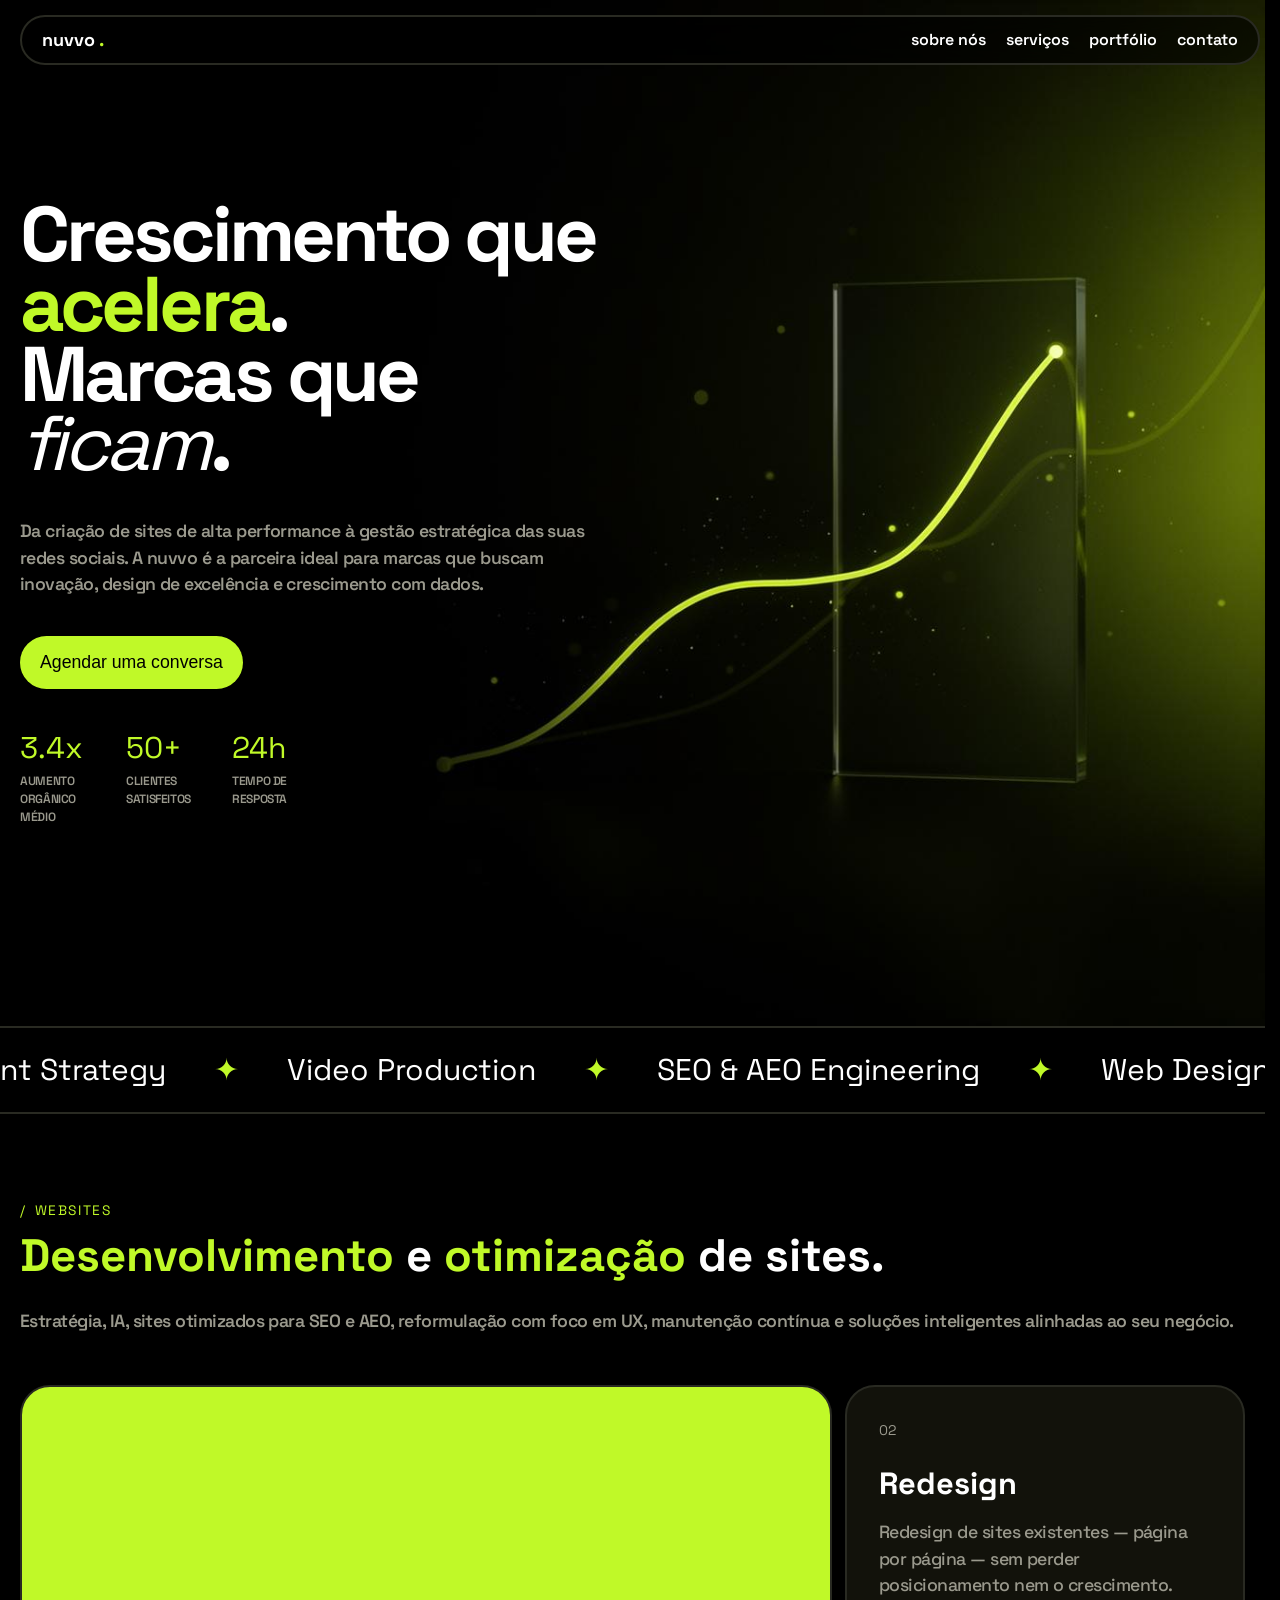
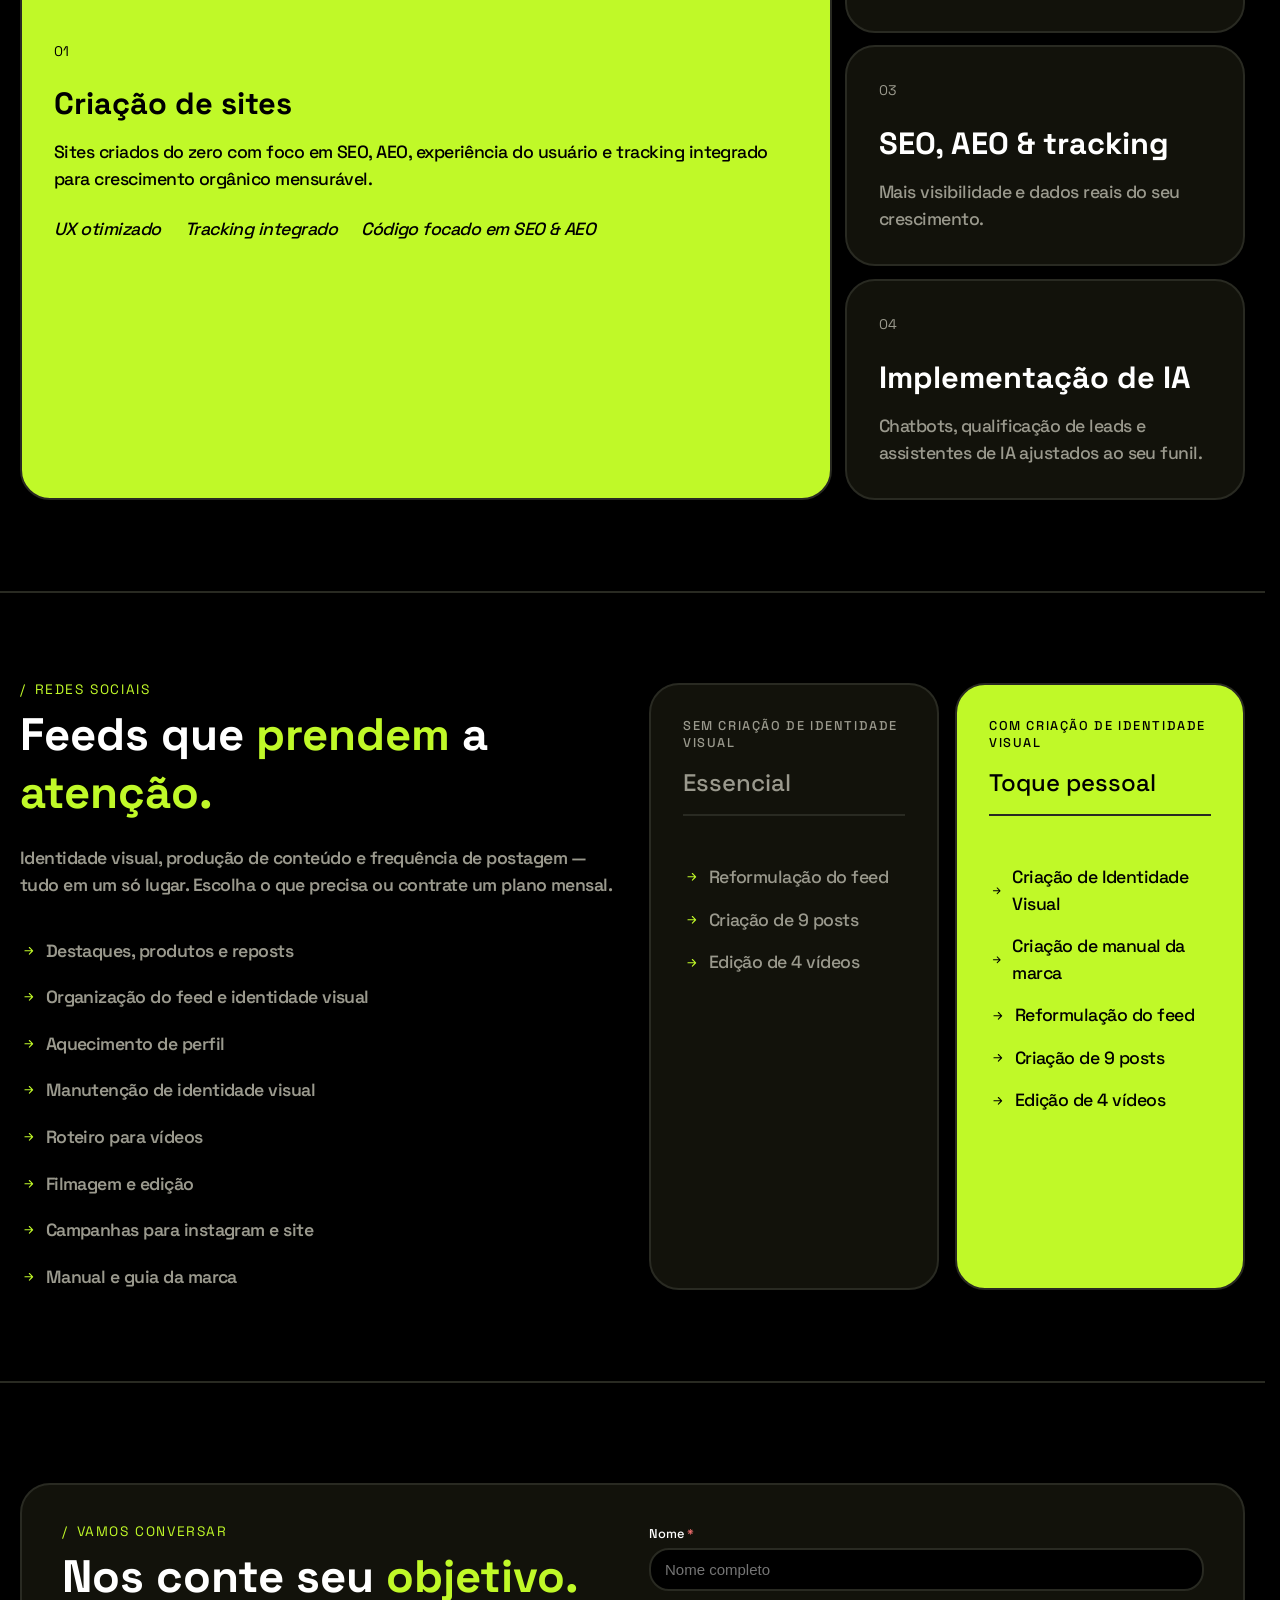
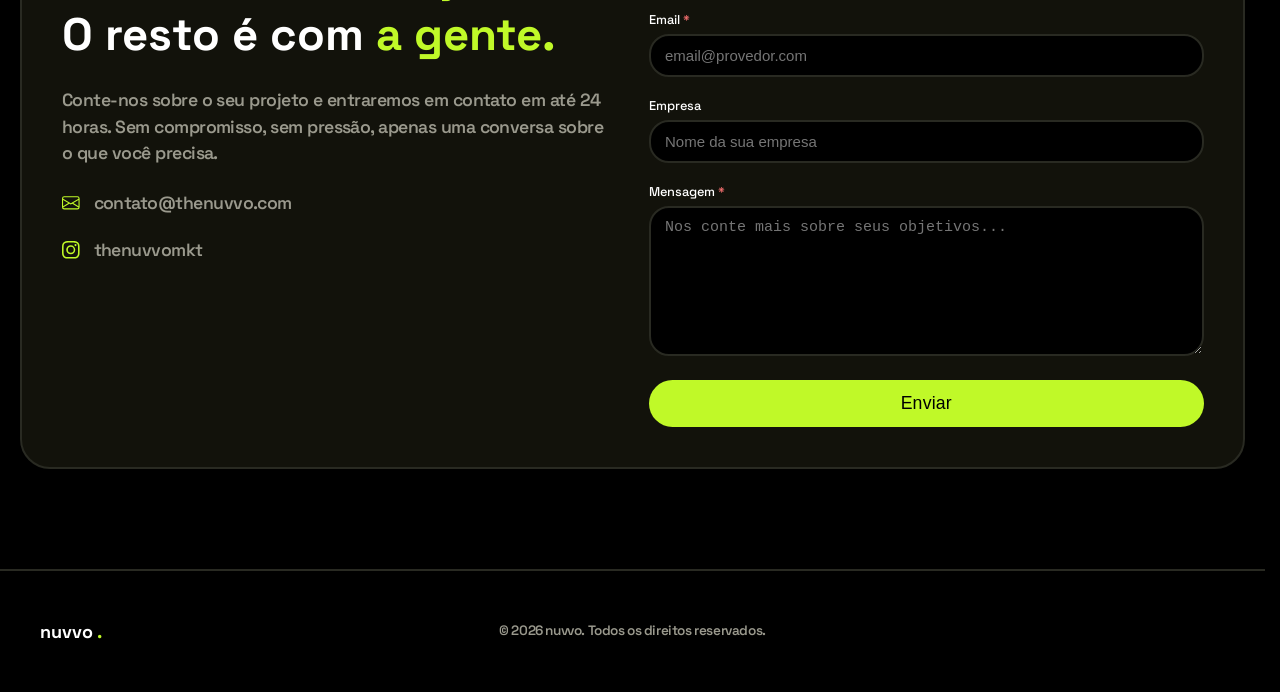
==== commit 87c1078d: "animations added to home page." ====
--- a/index.html
+++ b/index.html
@@ -370,20 +370,20 @@
         <!-- GET IN TOUCH -->
 
         <section class="getintouch" id="contact">
-            <div class="container">
+            <div class="container cascade-item" style="--i: 0;">
 
                 <div class="textcontent">
                     
-                    <div class="intro">
+                    <div class="intro cascade-item" style="--i: 2;">
                         <span>/</span><p>Vamos conversar</p>
                     </div>
 
-                    <h2>Nos conte seu <span class="highlight">objetivo.</span><br>
+                    <h2 class="cascade-item" style="--i: 3;">Nos conte seu <span class="highlight">objetivo.</span><br>
                         O resto é com <span class="highlight">a gente.</span></h2>
-                    <p>Conte-nos sobre o seu projeto e entraremos em contato em até 24 horas. Sem compromisso, sem pressão, apenas uma conversa sobre o que você precisa.</p>
+                    <p class="cascade-item" style="--i: 4;">Conte-nos sobre o seu projeto e entraremos em contato em até 24 horas. Sem compromisso, sem pressão, apenas uma conversa sobre o que você precisa.</p>
                 
                     <div class="contact-option-container">
-                        <div class="contact-option">
+                        <div class="contact-option cascade-item" style="--i: 5;">
                             
                             <svg xmlns="http://www.w3.org/2000/svg" width="24" height="24" fill="currentColor" class="bi bi-envelope" viewBox="0 0 16 16">
                                 <path d="M0 4a2 2 0 0 1 2-2h12a2 2 0 0 1 2 2v8a2 2 0 0 1-2 2H2a2 2 0 0 1-2-2zm2-1a1 1 0 0 0-1 1v.217l7 4.2 7-4.2V4a1 1 0 0 0-1-1zm13 2.383-4.708 2.825L15 11.105zm-.034 6.876-5.64-3.471L8 9.583l-1.326-.795-5.64 3.47A1 1 0 0 0 2 13h12a1 1 0 0 0 .966-.741M1 11.105l4.708-2.897L1 5.383z"/>
@@ -392,7 +392,7 @@
                             
                         </div>
 
-                        <div class="contact-option">
+                        <div class="contact-option cascade-item" style="--i: 6;">
                             
                                 <svg xmlns="http://www.w3.org/2000/svg" width="24" height="24" fill="currentColor" class="bi bi-instagram" viewBox="0 0 16 16">
                                     <path d="M8 0C5.829 0 5.556.01 4.703.048 3.85.088 3.269.222 2.76.42a3.9 3.9 0 0 0-1.417.923A3.9 3.9 0 0 0 .42 2.76C.222 3.268.087 3.85.048 4.7.01 5.555 0 5.827 0 8.001c0 2.172.01 2.444.048 3.297.04.852.174 1.433.372 1.942.205.526.478.972.923 1.417.444.445.89.719 1.416.923.51.198 1.09.333 1.942.372C5.555 15.99 5.827 16 8 16s2.444-.01 3.298-.048c.851-.04 1.434-.174 1.943-.372a3.9 3.9 0 0 0 1.416-.923c.445-.445.718-.891.923-1.417.197-.509.332-1.09.372-1.942C15.99 10.445 16 10.173 16 8s-.01-2.445-.048-3.299c-.04-.851-.175-1.433-.372-1.941a3.9 3.9 0 0 0-.923-1.417A3.9 3.9 0 0 0 13.24.42c-.51-.198-1.092-.333-1.943-.372C10.443.01 10.172 0 7.998 0zm-.717 1.442h.718c2.136 0 2.389.007 3.232.046.78.035 1.204.166 1.486.275.373.145.64.319.92.599s.453.546.598.92c.11.281.24.705.275 1.485.039.843.047 1.096.047 3.231s-.008 2.389-.047 3.232c-.035.78-.166 1.203-.275 1.485a2.5 2.5 0 0 1-.599.919c-.28.28-.546.453-.92.598-.28.11-.704.24-1.485.276-.843.038-1.096.047-3.232.047s-2.39-.009-3.233-.047c-.78-.036-1.203-.166-1.485-.276a2.5 2.5 0 0 1-.92-.598 2.5 2.5 0 0 1-.6-.92c-.109-.281-.24-.705-.275-1.485-.038-.843-.046-1.096-.046-3.233s.008-2.388.046-3.231c.036-.78.166-1.204.276-1.486.145-.373.319-.64.599-.92s.546-.453.92-.598c.282-.11.705-.24 1.485-.276.738-.034 1.024-.044 2.515-.045zm4.988 1.328a.96.96 0 1 0 0 1.92.96.96 0 0 0 0-1.92m-4.27 1.122a4.109 4.109 0 1 0 0 8.217 4.109 4.109 0 0 0 0-8.217m0 1.441a2.667 2.667 0 1 1 0 5.334 2.667 2.667 0 0 1 0-5.334"></path>
@@ -407,22 +407,22 @@
                 <div class="form-container">
                     <form action="https://formspree.io/f/mjgdgqvb" method="post">
                         <div>
-                            <label for="name">Nome <span style="color: rgb(248, 113, 113);">*</span></label>
-                            <input id="name" placeholder="Nome completo" type="text" value name="name" required>
+                            <label class="cascade-item" style="--i: 7;" for="name">Nome <span style="color: rgb(248, 113, 113);">*</span></label>
+                            <input class="cascade-item" style="--i: 8;" id="name" placeholder="Nome completo" type="text" value name="name" required>
                         </div>
                         <div>
-                            <label for="email">Email <span style="color: rgb(248, 113, 113);">*</span></label>
-                            <input id="email" autocomplete="email" placeholder="email@provedor.com" type="email" value name="email" required>
+                            <label class="cascade-item" style="--i: 9;" for="email">Email <span style="color: rgb(248, 113, 113);">*</span></label>
+                            <input class="cascade-item" style="--i: 10;" id="email" autocomplete="email" placeholder="email@provedor.com" type="email" value name="email" required>
                         </div>
                         <div>
-                            <label for="company">Empresa</label>
-                            <input id="company" placeholder="Nome da sua empresa" type="text" value name="company">
+                            <label class="cascade-item" style="--i: 11;" for="company">Empresa</label>
+                            <input class="cascade-item" style="--i: 12;" id="company" placeholder="Nome da sua empresa" type="text" value name="company">
                         </div>
                         <div>
-                            <label for="message">Mensagem <span style="color: rgb(248, 113, 113);">*</span></label>
-                            <textarea id="message" rows="5" placeholder="Nos conte mais sobre seus objetivos..." type="text" value name="message" required></textarea>
-                        </div>
-                        <button type="submit">
+                            <label class="cascade-item" style="--i: 13;" for="message">Mensagem <span style="color: rgb(248, 113, 113);">*</span></label>
+                            <textarea class="cascade-item" style="--i: 14;" id="message" rows="5" placeholder="Nos conte mais sobre seus objetivos..." type="text" value name="message" required></textarea>
+                        </div>
+                        <button class="cascade-item" style="--i: 15;" type="submit">
                             Enviar
                         </button>
                     </form>
--- a/css/styles.css
+++ b/css/styles.css
@@ -94,11 +94,41 @@
 
 .cascade-item {
   opacity: 0;
+  will-change: transform, opacity;
+  backface-visibility: hidden;
+  -webkit-backface-visibility: hidden;
+}
+@keyframes fadeUpMobile {
+  from { 
+    opacity: 0; 
+    transform: translate3d(0, 20px, 0); /* Shorter, hardware-accelerated lift */
+  }
+  to { 
+    opacity: 1; 
+    transform: translate3d(0, 0, 0);
+  }
 }
 .cascade-item.is-visible {
   /* 0.35s base delay + (Index * 0.10s stagger gap) */
   /* Item 0: 0.35s | Item 1: 0.45s | Item 2: 0.55s | Item 3: 0.65s */
-  animation: fadeUp 0.9s calc(0.35s + (var(--i) * 0.10s)) forwards;
+  animation: fadeUpMobile 0.8s calc(0.2s + (var(--i) * 0.08s)) forwards;
+}
+@media (min-width: 768px) {
+  @keyframes fadeUpDesktop {
+    from { 
+      opacity: 0; 
+      transform: translateY(30px); /* Your original 30px lift */
+    }
+    to { 
+      opacity: 1; 
+      transform: translateY(0);
+    }
+  }
+
+  .cascade-item.is-visible {
+    /* Your exact original desktop timings */
+    animation: fadeUpDesktop 0.9s calc(0.35s + (var(--i) * 0.10s)) forwards;
+  }
 }
 
 /* -----HEADER----- */
@@ -936,10 +966,3 @@
         width: 70%;
     }
 }
-
-
-/* ANIMATIONS */
-@keyframes fadeUp {
-  from { opacity: 0; transform: translateY(30px);}
-  to { opacity: 1; transform: translateY(0);}
-}
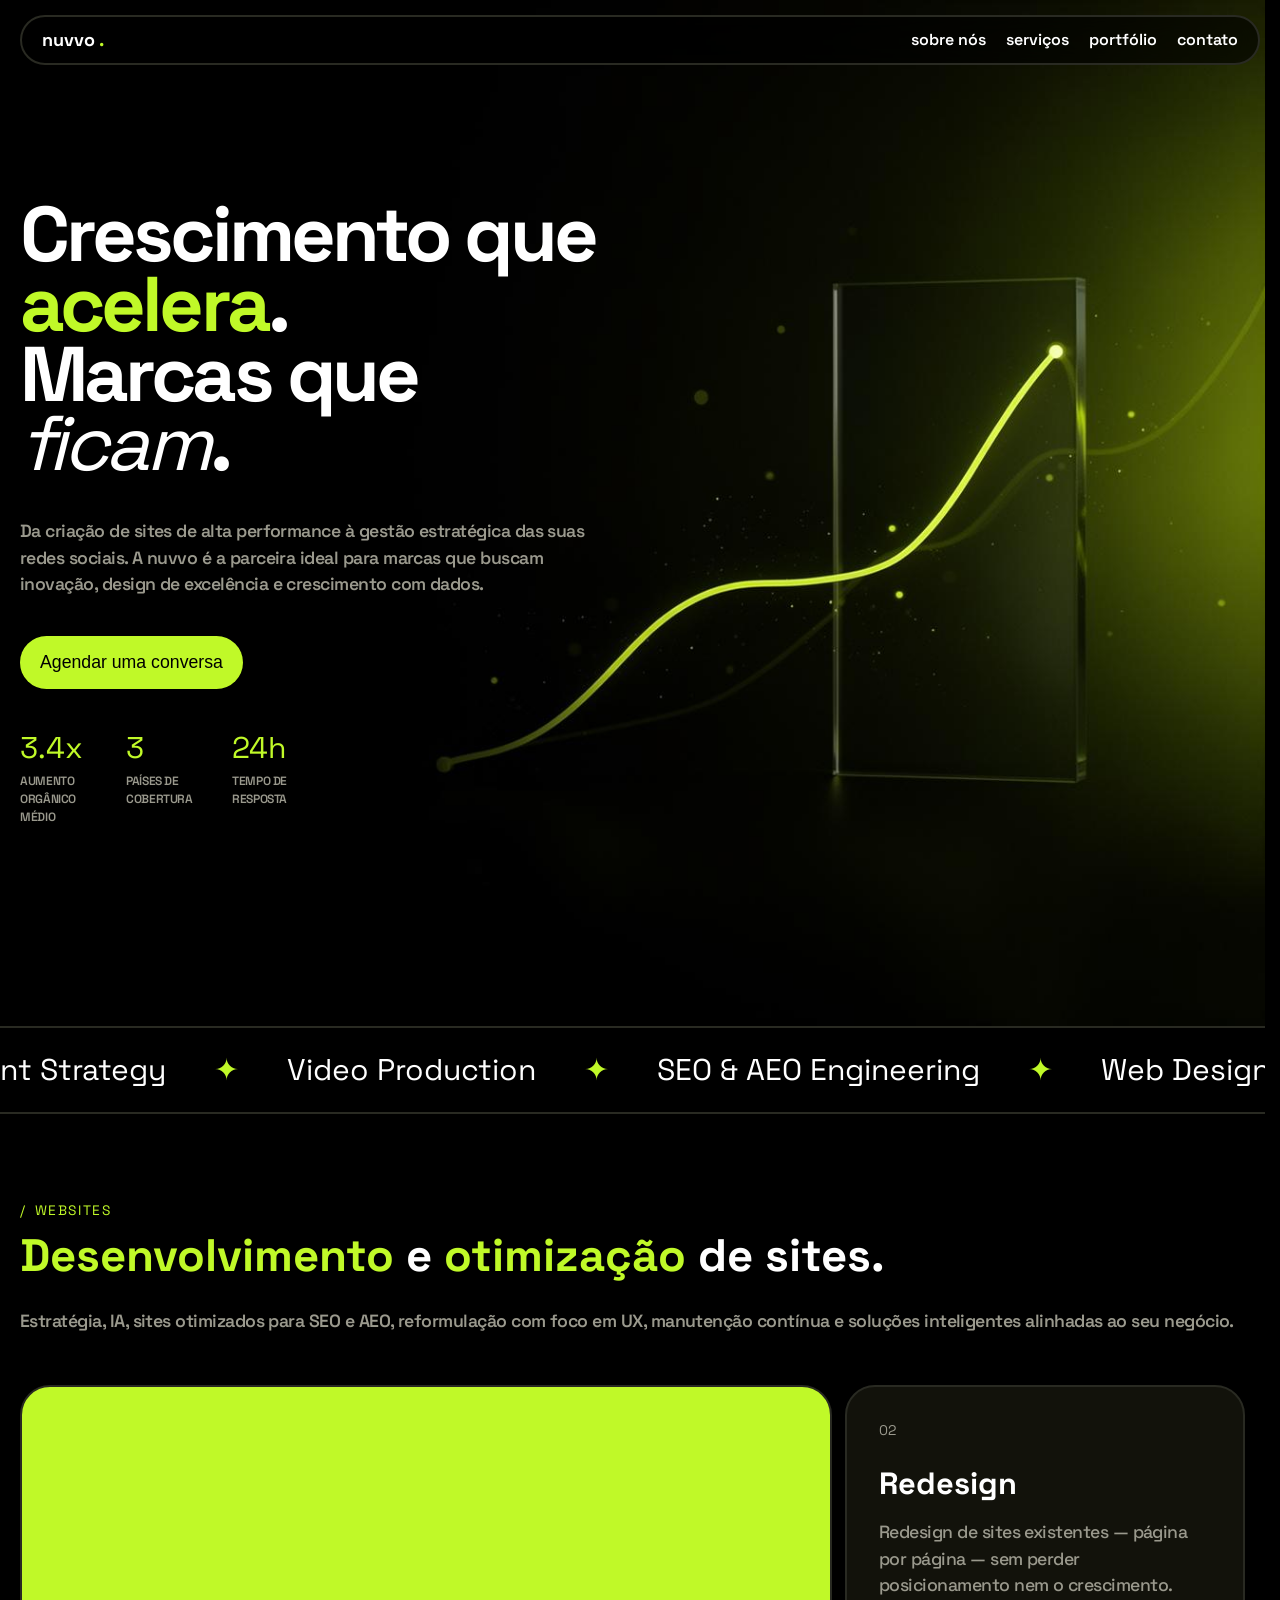
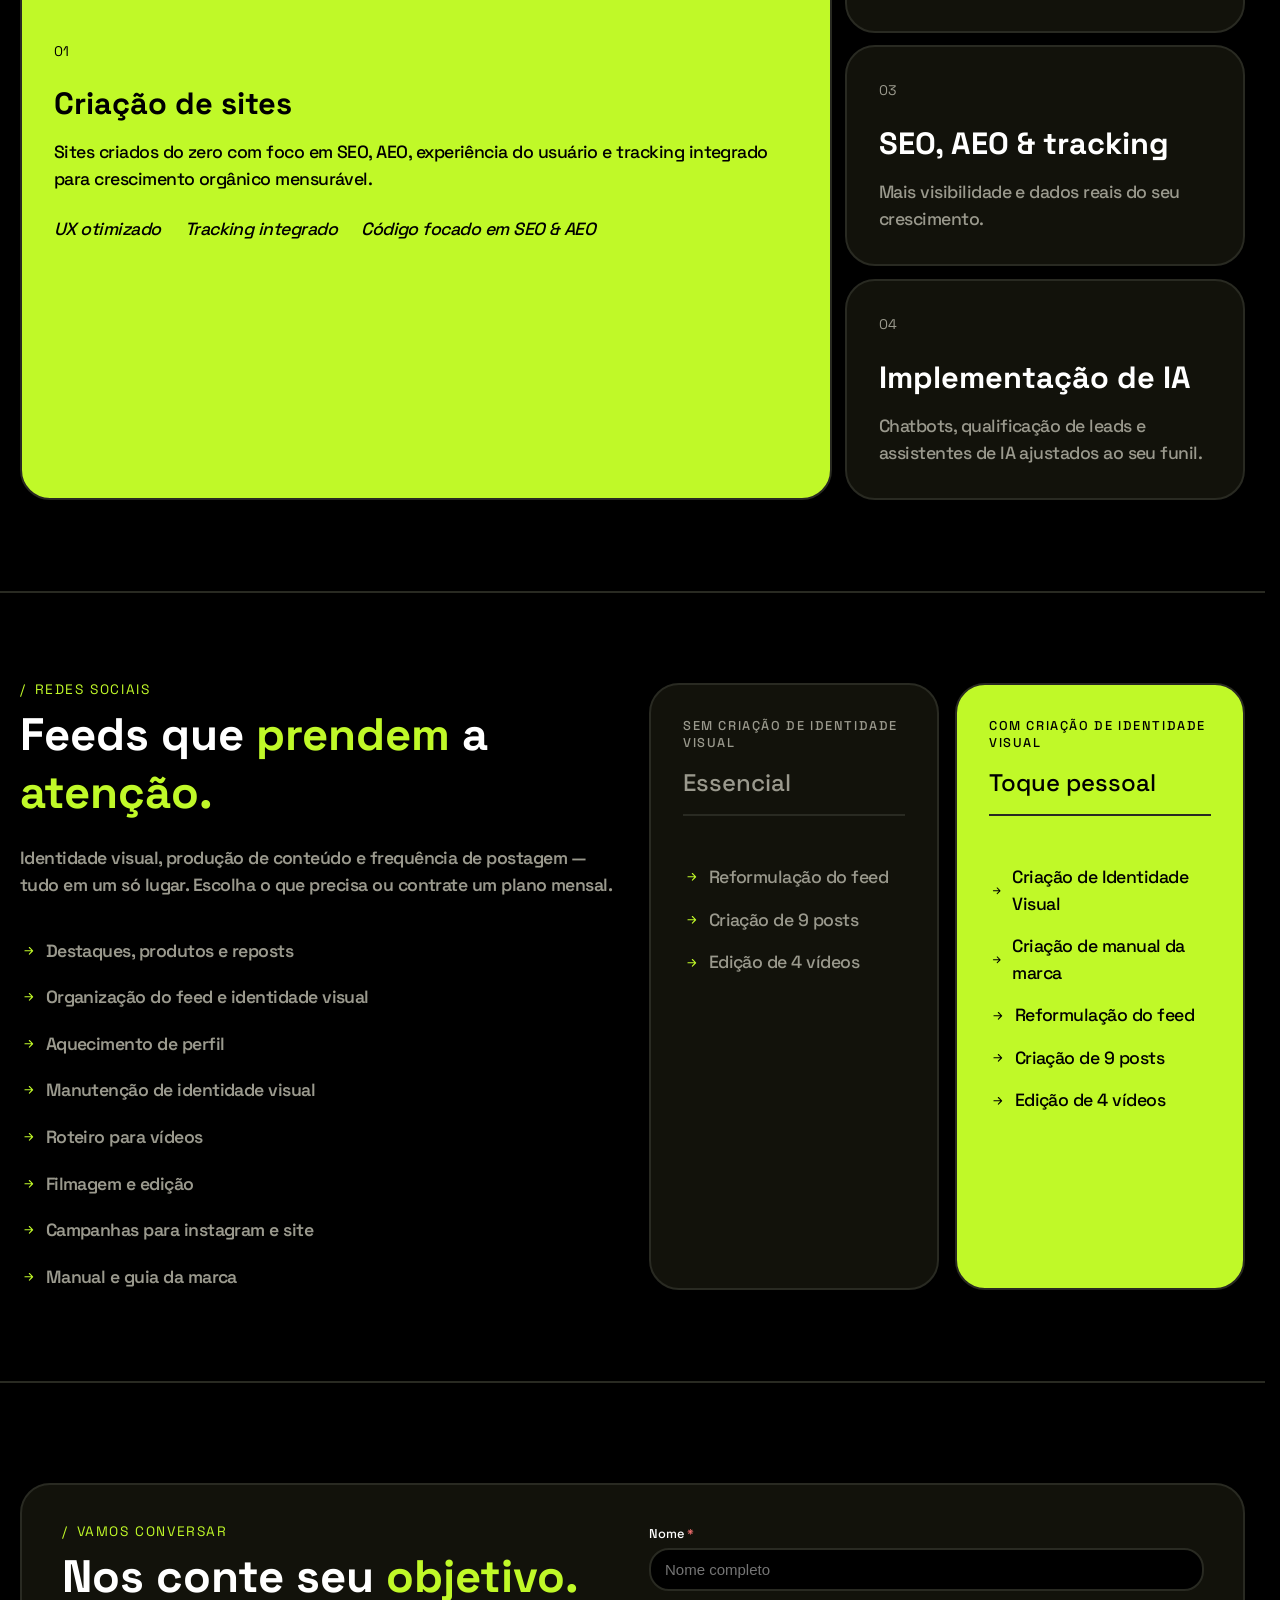
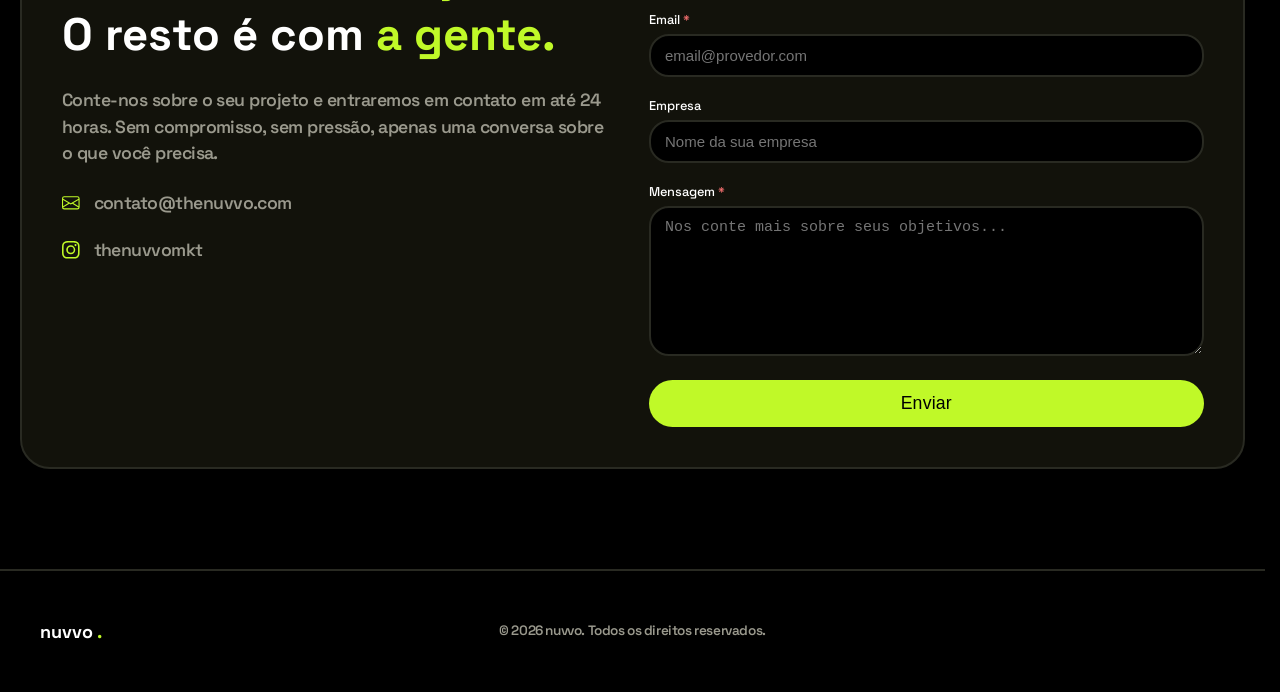
==== commit 8e516713: "stats updated on home page." ====
--- a/index.html
+++ b/index.html
@@ -103,21 +103,21 @@
             <div class="container">
 
                 <div class="text">
-                    <h1 class="cascade-item" style="--i: 0;">Crescimento que <span class="highlight">acelera</span>.<br>Marcas que <span class="italic">ficam</span>.</h1>
-                    <p class="cascade-item" style="--i: 1;">Da criação de sites de alta performance à gestão estratégica das suas redes sociais. A nuvvo é a parceira ideal para marcas que buscam inovação, design de excelência e crescimento com dados.</p>
-
-                    <button class="cascade-item" style="--i: 2;"><a href="#contact">Agendar uma conversa</a></button>
+                    <h1 class="cascade-item">Crescimento que <span class="highlight">acelera</span>.<br>Marcas que <span class="italic">ficam</span>.</h1>
+                    <p class="cascade-item">Da criação de sites de alta performance à gestão estratégica das suas redes sociais. A nuvvo é a parceira ideal para marcas que buscam inovação, design de excelência e crescimento com dados.</p>
+
+                    <button class="cascade-item"><a href="#contact">Agendar uma conversa</a></button>
 
                     <div class="statistics">
-                        <div class="cascade-item" style="--i: 3;">
+                        <div class="cascade-item">
                             <h2>3.4x</h2>
                             <p>Aumento orgânico médio</p>
                         </div>
-                        <div class="cascade-item" style="--i: 4;">
-                            <h2>50+</h2>
-                            <p>Clientes satisfeitos</p>
-                        </div>
-                        <div class="cascade-item" style="--i: 5;">
+                        <div class="cascade-item">
+                            <h2>3</h2>
+                            <p>Países de cobertura</p>
+                        </div>
+                        <div class="cascade-item">
                             <h2>24h</h2>
                             <p>Tempo de resposta</p>
                         </div>
@@ -189,17 +189,17 @@
             <div class="container">
 
                 <div class="textcontent">
-                    <div class="intro cascade-item" style="--i: 0;">
+                    <div class="intro cascade-item">
                         <span>/</span><p>Websites</p>
                     </div>
 
-                    <h2 class="cascade-item" style="--i: 1;"><span class="highlight">Desenvolvimento</span> e <span class="highlight">otimização</span> de sites.</h2>
-                    <p class="cascade-item" style="--i: 2;">Estratégia, IA, sites otimizados para SEO e AEO, reformulação com foco em UX, manutenção contínua e soluções inteligentes alinhadas ao seu negócio.</p>
+                    <h2 class="cascade-item"><span class="highlight">Desenvolvimento</span> e <span class="highlight">otimização</span> de sites.</h2>
+                    <p class="cascade-item">Estratégia, IA, sites otimizados para SEO e AEO, reformulação com foco em UX, manutenção contínua e soluções inteligentes alinhadas ao seu negócio.</p>
             
                 </div>
 
                 <div class="card-container">
-                    <div class="card card-span cascade-item" style="--i: 3;">
+                    <div class="card card-span cascade-item">
                         <span>01</span>
                         <h3>Criação de sites</h3>
                         <p>Sites criados do zero com foco em SEO, AEO, experiência do usuário e tracking integrado para crescimento orgânico mensurável.</p>
@@ -211,19 +211,19 @@
                         </div>
                     </div>
 
-                    <div class="card cascade-item" style="--i: 4;">
+                    <div class="card cascade-item">
                         <span>02</span>
                         <h3>Redesign</h3>
                         <p>Redesign de sites existentes — página por página — sem perder posicionamento nem o crescimento.</p>
                     </div>
 
-                    <div class="card cascade-item" style="--i: 5;">
+                    <div class="card cascade-item">
                         <span>03</span>
                         <h3>SEO, AEO & tracking</h3>
                         <p>Mais visibilidade e dados reais do seu crescimento.</p>
                     </div>
 
-                    <div class="card cascade-item" style="--i: 6;">
+                    <div class="card cascade-item">
                         <span>04</span>
                         <h3>Implementação de IA</h3>
                         <p>Chatbots, qualificação de leads e assistentes de IA ajustados ao seu funil.</p>
@@ -240,50 +240,50 @@
 
                 <div class="textcontent">
                     
-                    <div class="intro cascade-item" style="--i: 0;">
+                    <div class="intro cascade-item">
                         <span>/</span><p>Redes Sociais</p>
                     </div>
                     
-                    <h2 class="cascade-item" style="--i: 1;">Feeds que <span class="highlight">prendem</span> a <span class="highlight">atenção.</span></h2>
-                    <p class="cascade-item" style="--i: 2;">Identidade visual, produção de conteúdo e frequência de postagem — tudo em um só lugar. Escolha o que precisa ou contrate um plano mensal.</p>
+                    <h2 class="cascade-item">Feeds que <span class="highlight">prendem</span> a <span class="highlight">atenção.</span></h2>
+                    <p class="cascade-item">Identidade visual, produção de conteúdo e frequência de postagem — tudo em um só lugar. Escolha o que precisa ou contrate um plano mensal.</p>
                     
                     <ul>
-                        <li class="cascade-item" style="--i: 3;">
+                        <li class="cascade-item">
                             <svg xmlns="http://www.w3.org/2000/svg" width="16" height="16" fill="currentColor" class="bi bi-arrow-right-short" viewBox="0 0 16 16">
                                 <path fill-rule="evenodd" d="M4 8a.5.5 0 0 1 .5-.5h5.793L8.146 5.354a.5.5 0 1 1 .708-.708l3 3a.5.5 0 0 1 0 .708l-3 3a.5.5 0 0 1-.708-.708L10.293 8.5H4.5A.5.5 0 0 1 4 8"/>
                             </svg>Destaques, produtos e reposts
                         </li>
-                        <li class="cascade-item" style="--i: 4;">
+                        <li class="cascade-item">
                             <svg xmlns="http://www.w3.org/2000/svg" width="16" height="16" fill="currentColor" class="bi bi-arrow-right-short" viewBox="0 0 16 16">
                                 <path fill-rule="evenodd" d="M4 8a.5.5 0 0 1 .5-.5h5.793L8.146 5.354a.5.5 0 1 1 .708-.708l3 3a.5.5 0 0 1 0 .708l-3 3a.5.5 0 0 1-.708-.708L10.293 8.5H4.5A.5.5 0 0 1 4 8"/>
                             </svg>Organização do feed e identidade visual
                         </li>
-                        <li class="cascade-item" style="--i: 5;">
+                        <li class="cascade-item">
                             <svg xmlns="http://www.w3.org/2000/svg" width="16" height="16" fill="currentColor" class="bi bi-arrow-right-short" viewBox="0 0 16 16">
                                 <path fill-rule="evenodd" d="M4 8a.5.5 0 0 1 .5-.5h5.793L8.146 5.354a.5.5 0 1 1 .708-.708l3 3a.5.5 0 0 1 0 .708l-3 3a.5.5 0 0 1-.708-.708L10.293 8.5H4.5A.5.5 0 0 1 4 8"/>
                             </svg>Aquecimento de perfil
                         </li>
-                        <li class="cascade-item" style="--i: 6;">
+                        <li class="cascade-item">
                             <svg xmlns="http://www.w3.org/2000/svg" width="16" height="16" fill="currentColor" class="bi bi-arrow-right-short" viewBox="0 0 16 16">
                                 <path fill-rule="evenodd" d="M4 8a.5.5 0 0 1 .5-.5h5.793L8.146 5.354a.5.5 0 1 1 .708-.708l3 3a.5.5 0 0 1 0 .708l-3 3a.5.5 0 0 1-.708-.708L10.293 8.5H4.5A.5.5 0 0 1 4 8"/>
                             </svg>Manutenção de identidade visual
                         </li>
-                        <li class="cascade-item" style="--i: 7;">
+                        <li class="cascade-item">
                             <svg xmlns="http://www.w3.org/2000/svg" width="16" height="16" fill="currentColor" class="bi bi-arrow-right-short" viewBox="0 0 16 16">
                                 <path fill-rule="evenodd" d="M4 8a.5.5 0 0 1 .5-.5h5.793L8.146 5.354a.5.5 0 1 1 .708-.708l3 3a.5.5 0 0 1 0 .708l-3 3a.5.5 0 0 1-.708-.708L10.293 8.5H4.5A.5.5 0 0 1 4 8"/>
                             </svg>Roteiro para vídeos
                         </li>
-                        <li class="cascade-item" style="--i: 8;">
+                        <li class="cascade-item">
                             <svg xmlns="http://www.w3.org/2000/svg" width="16" height="16" fill="currentColor" class="bi bi-arrow-right-short" viewBox="0 0 16 16">
                                 <path fill-rule="evenodd" d="M4 8a.5.5 0 0 1 .5-.5h5.793L8.146 5.354a.5.5 0 1 1 .708-.708l3 3a.5.5 0 0 1 0 .708l-3 3a.5.5 0 0 1-.708-.708L10.293 8.5H4.5A.5.5 0 0 1 4 8"/>
                             </svg>Filmagem e edição
                         </li>
-                        <li class="cascade-item" style="--i: 9;">
+                        <li class="cascade-item">
                             <svg xmlns="http://www.w3.org/2000/svg" width="16" height="16" fill="currentColor" class="bi bi-arrow-right-short" viewBox="0 0 16 16">
                                 <path fill-rule="evenodd" d="M4 8a.5.5 0 0 1 .5-.5h5.793L8.146 5.354a.5.5 0 1 1 .708-.708l3 3a.5.5 0 0 1 0 .708l-3 3a.5.5 0 0 1-.708-.708L10.293 8.5H4.5A.5.5 0 0 1 4 8"/>
                             </svg>Campanhas para instagram e site
                         </li>
-                        <li class="cascade-item" style="--i: 10;">
+                        <li class="cascade-item">
                             <svg xmlns="http://www.w3.org/2000/svg" width="16" height="16" fill="currentColor" class="bi bi-arrow-right-short" viewBox="0 0 16 16">
                                 <path fill-rule="evenodd" d="M4 8a.5.5 0 0 1 .5-.5h5.793L8.146 5.354a.5.5 0 1 1 .708-.708l3 3a.5.5 0 0 1 0 .708l-3 3a.5.5 0 0 1-.708-.708L10.293 8.5H4.5A.5.5 0 0 1 4 8"/>
                             </svg>
@@ -293,7 +293,7 @@
                 </div>
 
                 <div class="card-container2">                  
-                    <div class="card2 cascade-item" style="--i: 11;">
+                    <div class="card2 cascade-item">
                         <div class="card-header">
                             <h3>Sem criação de Identidade Visual</h3>
                             <h4>Essencial</h4>
@@ -322,7 +322,7 @@
                         </div>
                     </div>
 
-                    <div class="card2  cascade-item" style="--i: 12;" id="alt-style">
+                    <div class="card2  cascade-item" id="alt-style">
                         <div class="card-header">
                             <h3>com criação de Identidade Visual</h3>
                             <h4>Toque pessoal</h4>
@@ -370,20 +370,20 @@
         <!-- GET IN TOUCH -->
 
         <section class="getintouch" id="contact">
-            <div class="container cascade-item" style="--i: 0;">
+            <div class="container cascade-item">
 
                 <div class="textcontent">
                     
-                    <div class="intro cascade-item" style="--i: 2;">
+                    <div class="intro cascade-item">
                         <span>/</span><p>Vamos conversar</p>
                     </div>
 
-                    <h2 class="cascade-item" style="--i: 3;">Nos conte seu <span class="highlight">objetivo.</span><br>
+                    <h2 class="cascade-item">Nos conte seu <span class="highlight">objetivo.</span><br>
                         O resto é com <span class="highlight">a gente.</span></h2>
-                    <p class="cascade-item" style="--i: 4;">Conte-nos sobre o seu projeto e entraremos em contato em até 24 horas. Sem compromisso, sem pressão, apenas uma conversa sobre o que você precisa.</p>
+                    <p class="cascade-item">Conte-nos sobre o seu projeto e entraremos em contato em até 24 horas. Sem compromisso, sem pressão, apenas uma conversa sobre o que você precisa.</p>
                 
                     <div class="contact-option-container">
-                        <div class="contact-option cascade-item" style="--i: 5;">
+                        <div class="contact-option cascade-item">
                             
                             <svg xmlns="http://www.w3.org/2000/svg" width="24" height="24" fill="currentColor" class="bi bi-envelope" viewBox="0 0 16 16">
                                 <path d="M0 4a2 2 0 0 1 2-2h12a2 2 0 0 1 2 2v8a2 2 0 0 1-2 2H2a2 2 0 0 1-2-2zm2-1a1 1 0 0 0-1 1v.217l7 4.2 7-4.2V4a1 1 0 0 0-1-1zm13 2.383-4.708 2.825L15 11.105zm-.034 6.876-5.64-3.471L8 9.583l-1.326-.795-5.64 3.47A1 1 0 0 0 2 13h12a1 1 0 0 0 .966-.741M1 11.105l4.708-2.897L1 5.383z"/>
@@ -392,7 +392,7 @@
                             
                         </div>
 
-                        <div class="contact-option cascade-item" style="--i: 6;">
+                        <div class="contact-option cascade-item">
                             
                                 <svg xmlns="http://www.w3.org/2000/svg" width="24" height="24" fill="currentColor" class="bi bi-instagram" viewBox="0 0 16 16">
                                     <path d="M8 0C5.829 0 5.556.01 4.703.048 3.85.088 3.269.222 2.76.42a3.9 3.9 0 0 0-1.417.923A3.9 3.9 0 0 0 .42 2.76C.222 3.268.087 3.85.048 4.7.01 5.555 0 5.827 0 8.001c0 2.172.01 2.444.048 3.297.04.852.174 1.433.372 1.942.205.526.478.972.923 1.417.444.445.89.719 1.416.923.51.198 1.09.333 1.942.372C5.555 15.99 5.827 16 8 16s2.444-.01 3.298-.048c.851-.04 1.434-.174 1.943-.372a3.9 3.9 0 0 0 1.416-.923c.445-.445.718-.891.923-1.417.197-.509.332-1.09.372-1.942C15.99 10.445 16 10.173 16 8s-.01-2.445-.048-3.299c-.04-.851-.175-1.433-.372-1.941a3.9 3.9 0 0 0-.923-1.417A3.9 3.9 0 0 0 13.24.42c-.51-.198-1.092-.333-1.943-.372C10.443.01 10.172 0 7.998 0zm-.717 1.442h.718c2.136 0 2.389.007 3.232.046.78.035 1.204.166 1.486.275.373.145.64.319.92.599s.453.546.598.92c.11.281.24.705.275 1.485.039.843.047 1.096.047 3.231s-.008 2.389-.047 3.232c-.035.78-.166 1.203-.275 1.485a2.5 2.5 0 0 1-.599.919c-.28.28-.546.453-.92.598-.28.11-.704.24-1.485.276-.843.038-1.096.047-3.232.047s-2.39-.009-3.233-.047c-.78-.036-1.203-.166-1.485-.276a2.5 2.5 0 0 1-.92-.598 2.5 2.5 0 0 1-.6-.92c-.109-.281-.24-.705-.275-1.485-.038-.843-.046-1.096-.046-3.233s.008-2.388.046-3.231c.036-.78.166-1.204.276-1.486.145-.373.319-.64.599-.92s.546-.453.92-.598c.282-.11.705-.24 1.485-.276.738-.034 1.024-.044 2.515-.045zm4.988 1.328a.96.96 0 1 0 0 1.92.96.96 0 0 0 0-1.92m-4.27 1.122a4.109 4.109 0 1 0 0 8.217 4.109 4.109 0 0 0 0-8.217m0 1.441a2.667 2.667 0 1 1 0 5.334 2.667 2.667 0 0 1 0-5.334"></path>
@@ -407,22 +407,22 @@
                 <div class="form-container">
                     <form action="https://formspree.io/f/mjgdgqvb" method="post">
                         <div>
-                            <label class="cascade-item" style="--i: 7;" for="name">Nome <span style="color: rgb(248, 113, 113);">*</span></label>
-                            <input class="cascade-item" style="--i: 8;" id="name" placeholder="Nome completo" type="text" value name="name" required>
+                            <label class="cascade-item" for="name">Nome <span style="color: rgb(248, 113, 113);">*</span></label>
+                            <input class="cascade-item" id="name" placeholder="Nome completo" type="text" value name="name" required>
                         </div>
                         <div>
-                            <label class="cascade-item" style="--i: 9;" for="email">Email <span style="color: rgb(248, 113, 113);">*</span></label>
-                            <input class="cascade-item" style="--i: 10;" id="email" autocomplete="email" placeholder="email@provedor.com" type="email" value name="email" required>
+                            <label class="cascade-item" for="email">Email <span style="color: rgb(248, 113, 113);">*</span></label>
+                            <input class="cascade-item" id="email" autocomplete="email" placeholder="email@provedor.com" type="email" value name="email" required>
                         </div>
                         <div>
-                            <label class="cascade-item" style="--i: 11;" for="company">Empresa</label>
-                            <input class="cascade-item" style="--i: 12;" id="company" placeholder="Nome da sua empresa" type="text" value name="company">
+                            <label class="cascade-item" for="company">Empresa</label>
+                            <input class="cascade-item" id="company" placeholder="Nome da sua empresa" type="text" value name="company">
                         </div>
                         <div>
-                            <label class="cascade-item" style="--i: 13;" for="message">Mensagem <span style="color: rgb(248, 113, 113);">*</span></label>
-                            <textarea class="cascade-item" style="--i: 14;" id="message" rows="5" placeholder="Nos conte mais sobre seus objetivos..." type="text" value name="message" required></textarea>
-                        </div>
-                        <button class="cascade-item" style="--i: 15;" type="submit">
+                            <label class="cascade-item" for="message">Mensagem <span style="color: rgb(248, 113, 113);">*</span></label>
+                            <textarea class="cascade-item" id="message" rows="5" placeholder="Nos conte mais sobre seus objetivos..." type="text" value name="message" required></textarea>
+                        </div>
+                        <button class="cascade-item" type="submit">
                             Enviar
                         </button>
                     </form>
--- a/css/styles.css
+++ b/css/styles.css
@@ -98,35 +98,23 @@
   backface-visibility: hidden;
   -webkit-backface-visibility: hidden;
 }
+
+/* Mobile Settings */
 @keyframes fadeUpMobile {
-  from { 
-    opacity: 0; 
-    transform: translate3d(0, 20px, 0); /* Shorter, hardware-accelerated lift */
-  }
-  to { 
-    opacity: 1; 
-    transform: translate3d(0, 0, 0);
-  }
+  from { opacity: 0; transform: translate3d(0, 20px, 0); }
+  to { opacity: 1; transform: translate3d(0, 0, 0); }
 }
 .cascade-item.is-visible {
-  /* 0.35s base delay + (Index * 0.10s stagger gap) */
-  /* Item 0: 0.35s | Item 1: 0.45s | Item 2: 0.55s | Item 3: 0.65s */
   animation: fadeUpMobile 0.8s calc(0.2s + (var(--i) * 0.08s)) forwards;
 }
+
+/* Desktop Settings (768px+) */
 @media (min-width: 768px) {
   @keyframes fadeUpDesktop {
-    from { 
-      opacity: 0; 
-      transform: translateY(30px); /* Your original 30px lift */
-    }
-    to { 
-      opacity: 1; 
-      transform: translateY(0);
-    }
+    from { opacity: 0; transform: translateY(30px); }
+    to { opacity: 1; transform: translateY(0); }
   }
-
   .cascade-item.is-visible {
-    /* Your exact original desktop timings */
     animation: fadeUpDesktop 0.9s calc(0.35s + (var(--i) * 0.10s)) forwards;
   }
 }
@@ -753,20 +741,15 @@
 .about-us{
     align-items: center;
     width: 100%;
+    /* height: 100vh; */
+    border-bottom: var(--border);
 }
 .about-us .container{
     padding: 100px 0 50px 0;
 }
 .about-us h1{
+    font-size: clamp(6rem, -0.429rem + 17.143vw, 15rem);
     line-height: 0.65em;
-}
-.purpose{
-    display: flex;
-    justify-content: center;
-    align-items: center;
-    width: 100%;
-    border-top: var(--border);
-    border-bottom: var(--border);
 }
 .team{
     display: flex;
@@ -809,8 +792,8 @@
     filter: grayscale(100%);
 }
 @media (min-width: 768px){
-    .about-us .container{
-        padding: 180px 0 100px 0;
+    .about-us{
+        height: 100vh;
     }
     .team-profiles{
         grid-template-columns: repeat(2, 1fr);
@@ -851,6 +834,9 @@
     border: none;
 }
 @media (min-width: 768px){
+    .portfolio{
+        height: 100vh;
+    }
     .portfolio .container{
         padding: 180px 0 100px 0;
     }
